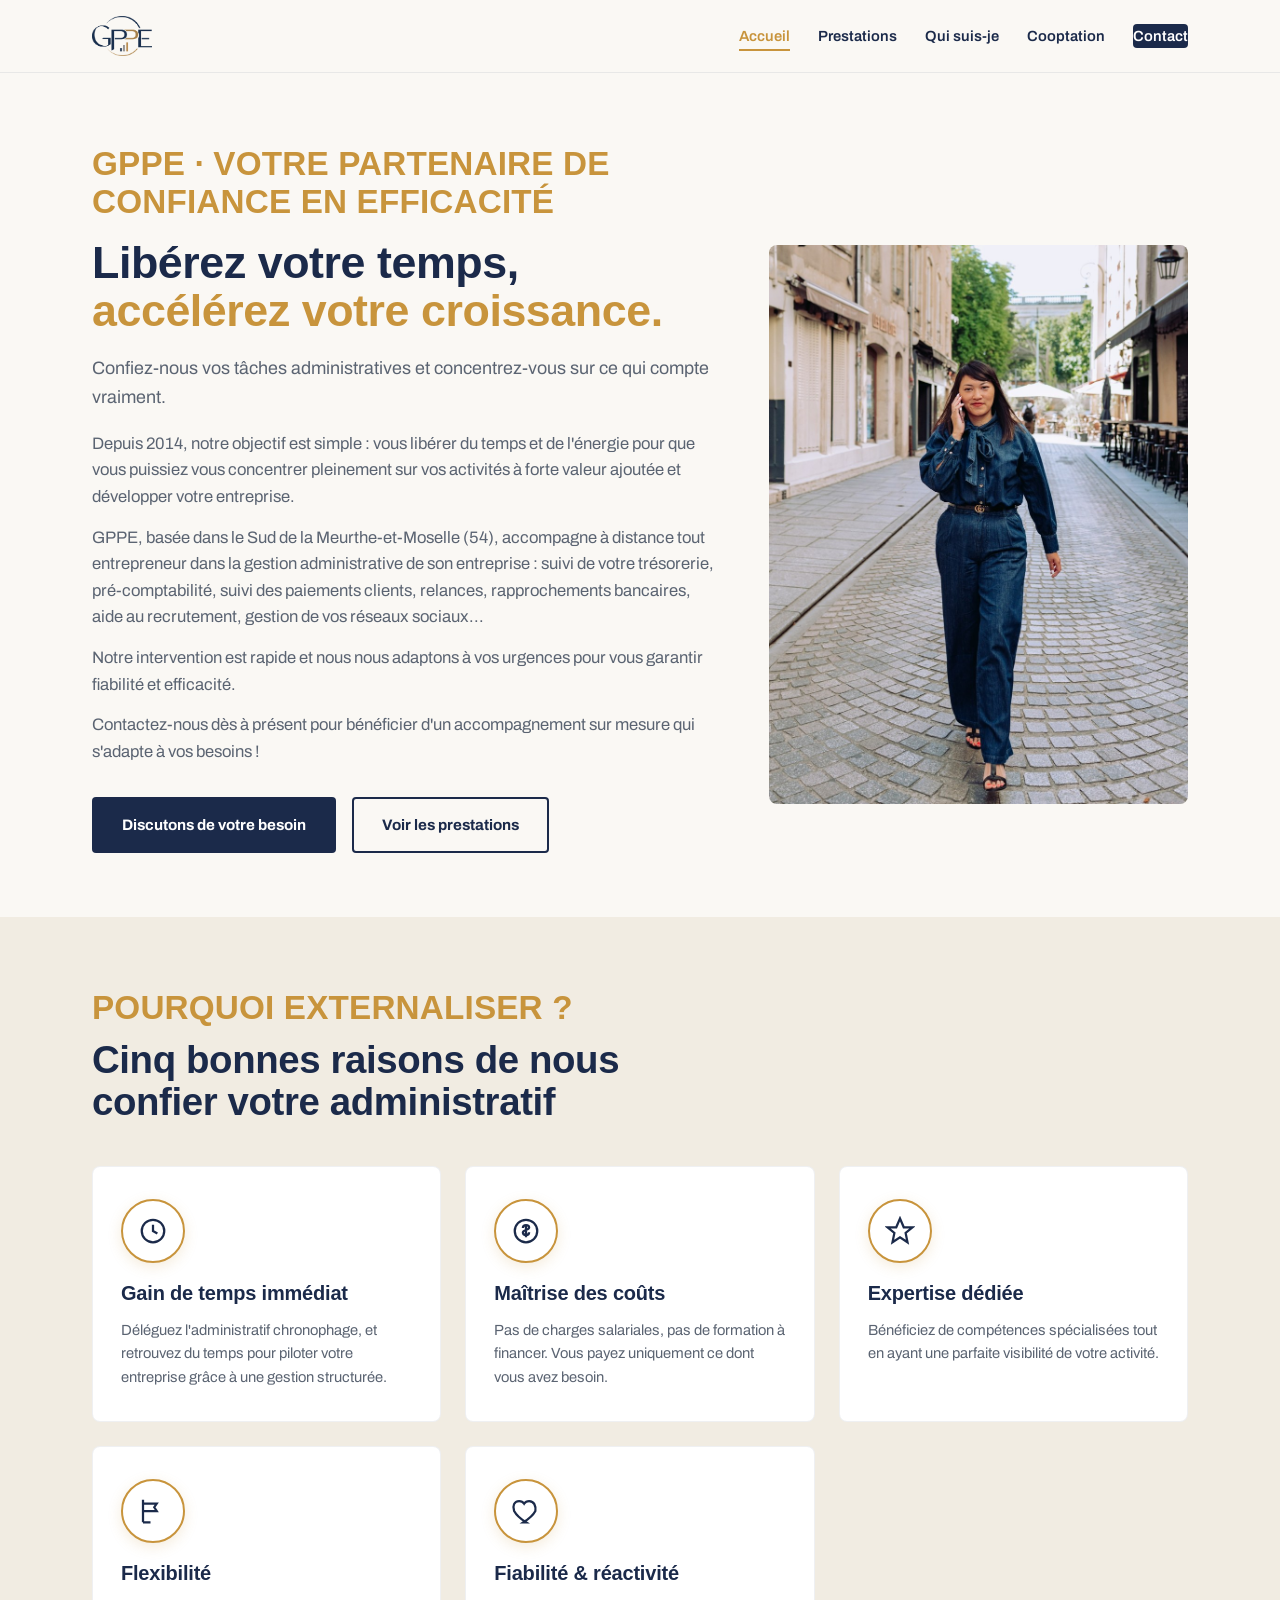
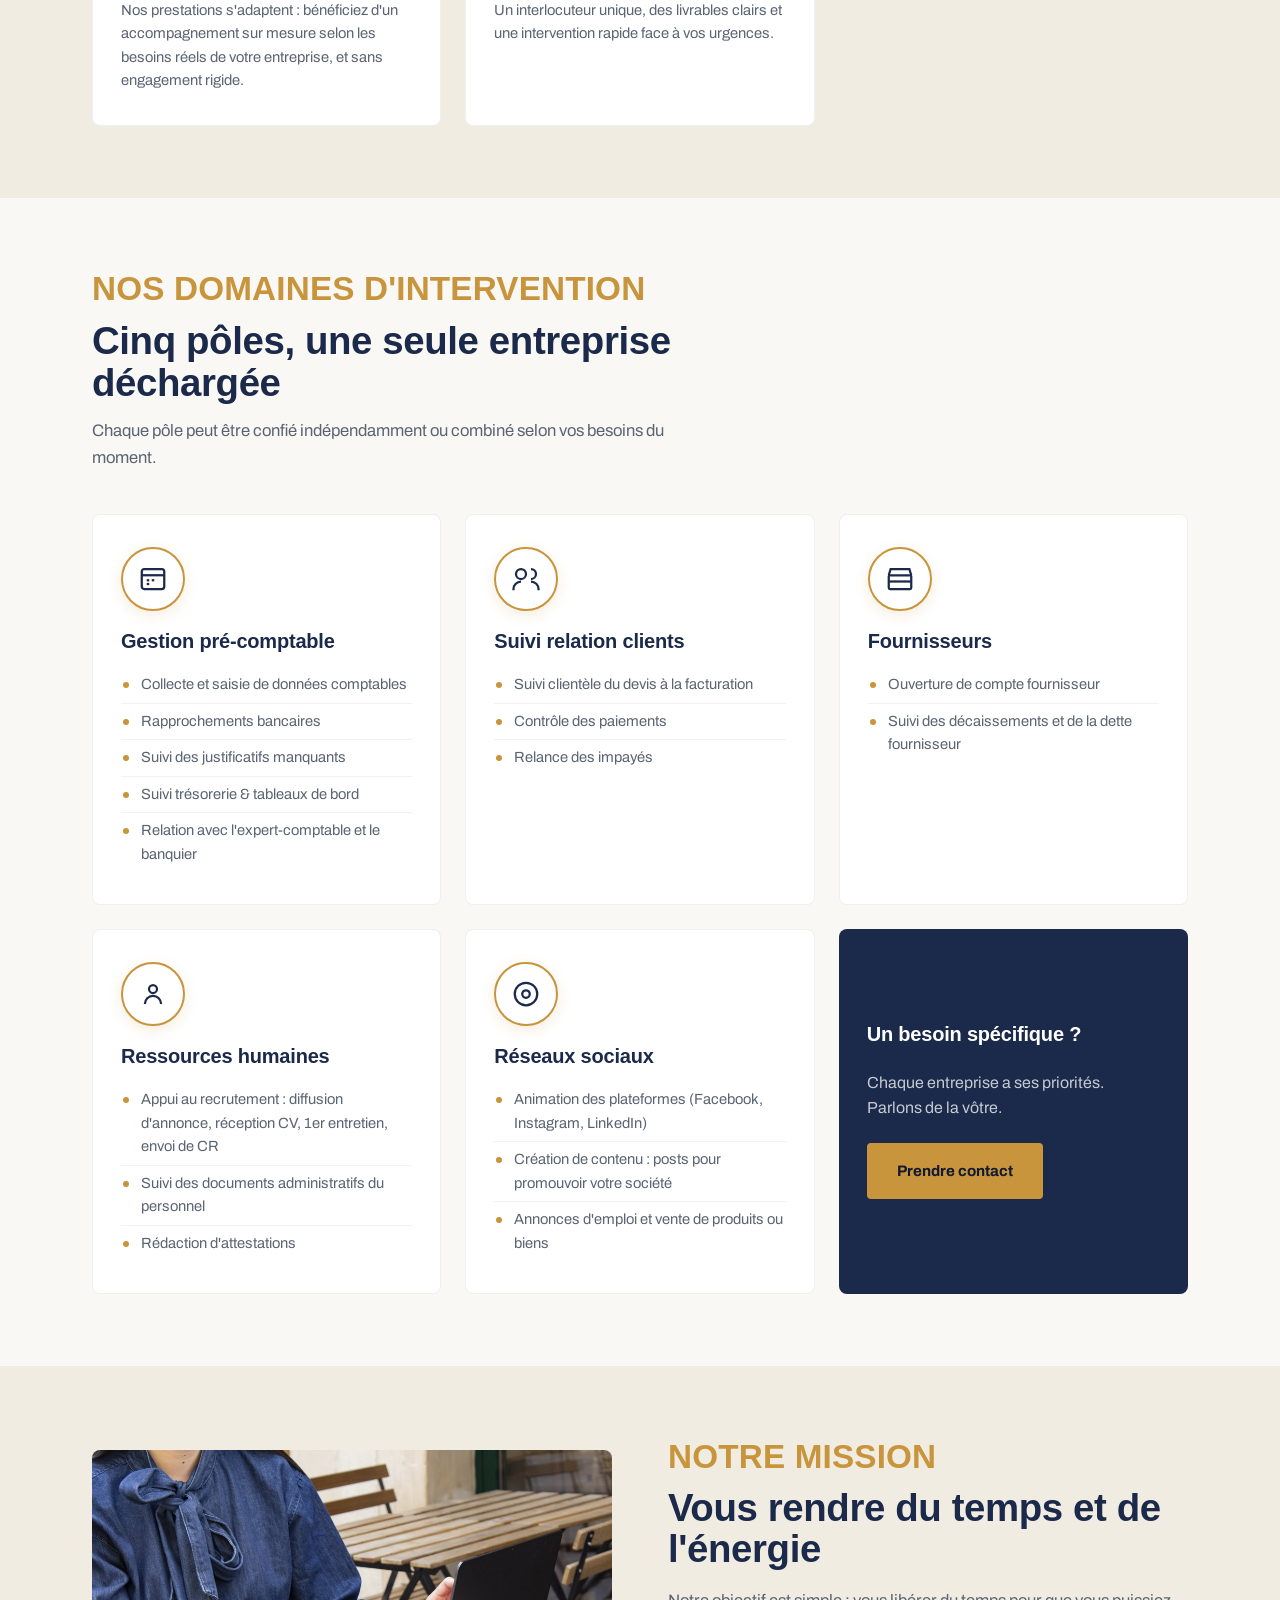
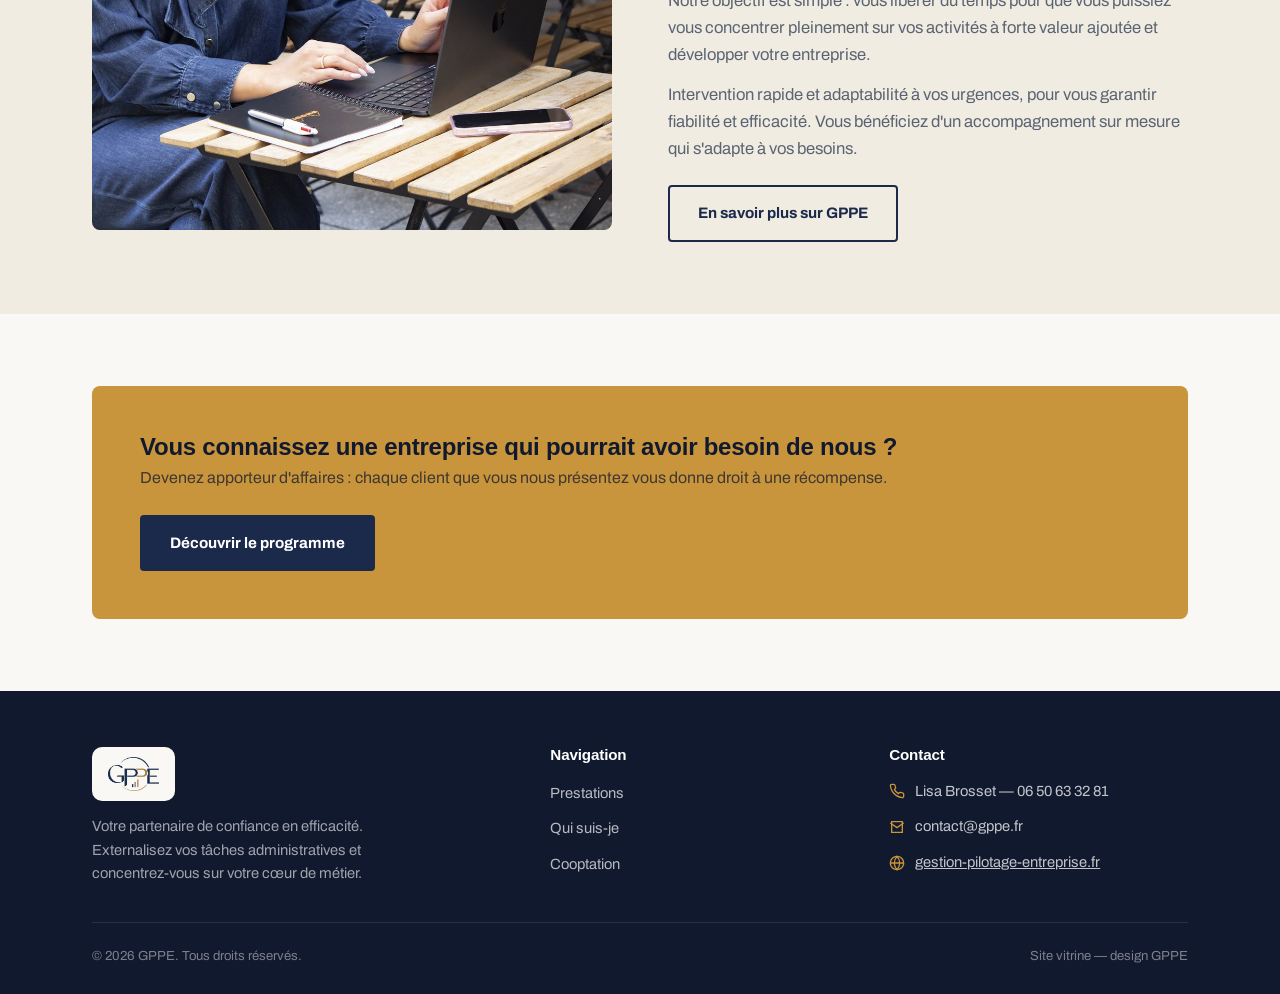
==== index.html @ bd9d6d5d "send mail" ====
<!DOCTYPE html>
<html lang="fr">
<head>
<meta charset="UTF-8">
<meta name="viewport" content="width=device-width, initial-scale=1.0">
<title>GPPE — Libérez votre temps, accélérez votre croissance</title>
<meta name="description" content="GPPE accompagne les TPE et PME dans la gestion de leurs tâches administratives : comptabilité, relation clients, fournisseurs, RH et réseaux sociaux.">
<link rel="icon" href="images/favicon.ico" sizes="any">
<link rel="icon" href="images/favicon-32x32.png" type="image/png" sizes="32x32">
<link rel="icon" href="images/favicon-16x16.png" type="image/png" sizes="16x16">
<link rel="apple-touch-icon" href="images/apple-touch-icon.png">
<link rel="stylesheet" href="css/style.css">
</head>
<body>

<header class="site-header">
  <div class="nav-wrap">
    <a href="index.html" class="logo">
      <img src="images/logo-mark.png" alt="GPPE - Gestion & Pilotage Personnalisés des Entreprises" class="logo-img">
    </a>
    <ul class="nav-links">
      <li><a href="index.html" class="active">Accueil</a></li>
      <li><a href="services.html">Prestations</a></li>
      <li><a href="qui-suis-je.html">Qui suis-je</a></li>
      <li><a href="cooptation.html">Cooptation</a></li>
      <li><a href="contact.html" class="nav-cta">Contact</a></li>
    </ul>
    <button class="nav-toggle" aria-label="Ouvrir le menu">
      <svg viewBox="0 0 24 24" fill="none" stroke="#1B2A4A" stroke-width="2" stroke-linecap="round"><line x1="3" y1="6" x2="21" y2="6"/><line x1="3" y1="12" x2="21" y2="12"/><line x1="3" y1="18" x2="21" y2="18"/></svg>
    </button>
  </div>
</header>

<main>

  <!-- HERO -->
  <section class="hero">
    <div class="container hero-grid">
      <div class="hero-text">
        <span class="eyebrow">GPPE · Votre partenaire de confiance en efficacité</span>
        <h1>Libérez votre temps,<br><span class="accent">accélérez votre croissance.</span></h1>
        <p class="lede" style="max-width:640px;">Confiez-nous vos tâches administratives et concentrez-vous sur ce qui compte vraiment.</p>
        <p style="margin-top:18px; max-width:640px; font-size:1.04rem; color:var(--slate);">Depuis 2014, notre objectif est simple : vous libérer du temps et de l'énergie pour que vous puissiez vous concentrer pleinement sur vos activités à forte valeur ajoutée et développer votre entreprise.</p>
        <p style="margin-top:14px; max-width:640px; font-size:1.04rem; color:var(--slate);">GPPE, basée dans le Sud de la Meurthe-et-Moselle (54), accompagne à distance tout entrepreneur dans la gestion administrative de son entreprise : suivi de votre trésorerie, pré-comptabilité, suivi des paiements clients, relances, rapprochements bancaires, aide au recrutement, gestion de vos réseaux sociaux...</p>
        <p style="margin-top:14px; max-width:640px; font-size:1.04rem; color:var(--slate);">Notre intervention est rapide et nous nous adaptons à vos urgences pour vous garantir fiabilité et efficacité.</p>
        <p style="margin-top:14px; max-width:640px; font-size:1.04rem; color:var(--slate);">Contactez-nous dès à présent pour bénéficier d'un accompagnement sur mesure qui s'adapte à vos besoins !</p>
        <div class="hero-actions">
          <a href="contact.html" class="btn btn-primary">Discutons de votre besoin</a>
          <a href="services.html" class="btn btn-ghost">Voir les prestations</a>
        </div>
      </div>
      <div class="hero-media">
        <img src="images/hero-street.jpg" alt="Entrepreneure indépendante dans une rue, accompagnée par GPPE">
      </div>
    </div>
  </section>

  <!-- POURQUOI EXTERNALISER -->
  <section class="bg-cream-dim">
    <div class="container">
      <div class="section-head">
        <span class="eyebrow">Pourquoi externaliser ?</span>
        <h2>Cinq bonnes raisons de nous confier votre administratif</h2>
      </div>

      <div class="card-grid">

        <div class="card">
          <div class="token">
            <svg viewBox="0 0 24 24" fill="none" stroke="#1B2A4A" stroke-width="1.8"><circle cx="12" cy="12" r="9"/><path d="M12 7v5l3.5 2"/></svg>
          </div>
          <h3>Gain de temps immédiat</h3>
          <p style="font-size:0.92rem; color:var(--slate); margin-top:6px;">Déléguez l'administratif chronophage, et retrouvez du temps pour piloter votre entreprise grâce à une gestion structurée.</p>
        </div>

        <div class="card">
          <div class="token">
            <svg viewBox="0 0 24 24" fill="none" stroke="#1B2A4A" stroke-width="1.8"><circle cx="12" cy="12" r="9"/><path d="M12 7v10M9.5 9.5c0-1.4 1.1-2.3 2.5-2.3s2.5.8 2.5 2c0 2.3-5 1.7-5 4 0 1.2 1.1 2 2.5 2s2.5-.9 2.5-2.3"/></svg>
          </div>
          <h3>Maîtrise des coûts</h3>
          <p style="font-size:0.92rem; color:var(--slate); margin-top:6px;">Pas de charges salariales, pas de formation à financer. Vous payez uniquement ce dont vous avez besoin.</p>
        </div>

        <div class="card">
          <div class="token">
            <svg viewBox="0 0 24 24" fill="none" stroke="#1B2A4A" stroke-width="1.8"><path d="M12 2l3 7h7l-5.5 4.5L18 21l-6-4-6 4 1.5-7.5L2 9h7z"/></svg>
          </div>
          <h3>Expertise dédiée</h3>
          <p style="font-size:0.92rem; color:var(--slate); margin-top:6px;">Bénéficiez de compétences spécialisées tout en ayant une parfaite visibilité de votre activité.</p>
        </div>

        <div class="card">
          <div class="token">
            <svg viewBox="0 0 24 24" fill="none" stroke="#1B2A4A" stroke-width="1.8"><path d="M4 21V3M4 6h11l-2 3 2 3H4M4 21h6"/></svg>
          </div>
          <h3>Flexibilité</h3>
          <p style="font-size:0.92rem; color:var(--slate); margin-top:6px;">Nos prestations s'adaptent : bénéficiez d'un accompagnement sur mesure selon les besoins réels de votre entreprise, et sans engagement rigide.</p>
        </div>

        <div class="card">
          <div class="token">
            <svg viewBox="0 0 24 24" fill="none" stroke="#1B2A4A" stroke-width="1.8"><path d="M12 21s-7-4.35-9.5-9C1 8 2.5 4 6.5 4c2 0 3.3 1.1 4 2.2C11.2 5.1 12.5 4 14.5 4 18.5 4 20 8 19.5 12c-2.5 4.65-9.5 9-9.5 9z"/></svg>
          </div>
          <h3>Fiabilité &amp; réactivité</h3>
          <p style="font-size:0.92rem; color:var(--slate); margin-top:6px;">Un interlocuteur unique, des livrables clairs et une intervention rapide face à vos urgences.</p>
        </div>

      </div>
    </div>
  </section>

  <!-- SERVICES OVERVIEW -->
  <section>
    <div class="container">
      <div class="section-head">
        <span class="eyebrow">Nos domaines d'intervention</span>
        <h2>Cinq pôles, une seule entreprise déchargée</h2>
        <p>Chaque pôle peut être confié indépendamment ou combiné selon vos besoins du moment.</p>
      </div>

      <div class="card-grid">

        <div class="card">
          <div class="token">
            <svg viewBox="0 0 24 24" fill="none" stroke="#1B2A4A" stroke-width="1.8"><rect x="3" y="4" width="18" height="16" rx="2"/><line x1="3" y1="9" x2="21" y2="9"/><line x1="7" y1="13" x2="9" y2="13"/><line x1="11" y1="13" x2="13" y2="13"/><line x1="7" y1="16" x2="9" y2="16"/></svg>
          </div>
          <h3>Gestion pré-comptable</h3>
          <ul>
            <li>Collecte et saisie de données comptables</li>
            <li>Rapprochements bancaires</li>
            <li>Suivi des justificatifs manquants</li>
            <li>Suivi trésorerie & tableaux de bord</li>
            <li>Relation avec l'expert-comptable et le banquier</li>
          </ul>
        </div>

        <div class="card">
          <div class="token">
            <svg viewBox="0 0 24 24" fill="none" stroke="#1B2A4A" stroke-width="1.8"><path d="M8 12a4 4 0 100-8 4 4 0 000 8z"/><path d="M2 21v-1a6 6 0 016-6h0"/><path d="M16 12a4 4 0 100-8"/><path d="M22 21v-1a6 6 0 00-6-6"/></svg>
          </div>
          <h3>Suivi relation clients</h3>
          <ul>
            <li>Suivi clientèle du devis à la facturation</li>
            <li>Contrôle des paiements</li>
            <li>Relance des impayés</li>
          </ul>
        </div>

        <div class="card">
          <div class="token">
            <svg viewBox="0 0 24 24" fill="none" stroke="#1B2A4A" stroke-width="1.8"><path d="M3 9l1.5-5h15L21 9"/><rect x="3" y="9" width="18" height="11" rx="1"/><line x1="3" y1="14" x2="21" y2="14"/></svg>
          </div>
          <h3>Fournisseurs</h3>
          <ul>
            <li>Ouverture de compte fournisseur</li>
            <li>Suivi des décaissements et de la dette fournisseur</li>
          </ul>
        </div>

        <div class="card">
          <div class="token">
            <svg viewBox="0 0 24 24" fill="none" stroke="#1B2A4A" stroke-width="1.8"><circle cx="12" cy="8" r="3.2"/><path d="M5.5 20a6.5 6.5 0 0113 0"/></svg>
          </div>
          <h3>Ressources humaines</h3>
          <ul>
            <li>Appui au recrutement : diffusion d'annonce, réception CV, 1er entretien, envoi de CR</li>
            <li>Suivi des documents administratifs du personnel</li>
            <li>Rédaction d'attestations</li>
          </ul>
        </div>

        <div class="card">
          <div class="token">
            <svg viewBox="0 0 24 24" fill="none" stroke="#1B2A4A" stroke-width="1.8"><circle cx="12" cy="12" r="9"/><circle cx="12" cy="12" r="3"/></svg>
          </div>
          <h3>Réseaux sociaux</h3>
          <ul>
            <li>Animation des plateformes (Facebook, Instagram, LinkedIn)</li>
            <li>Création de contenu : posts pour promouvoir votre société</li>
            <li>Annonces d'emploi et vente de produits ou biens</li>
          </ul>
        </div>

        <div class="card" style="background:var(--navy); border:none; display:flex; flex-direction:column; justify-content:center;">
          <h3 style="color:var(--white);">Un besoin spécifique ?</h3>
          <p style="color:rgba(255,255,255,0.75); margin-top:10px; margin-bottom:22px;">Chaque entreprise a ses priorités. Parlons de la vôtre.</p>
          <a href="contact.html" class="btn btn-gold" style="align-self:flex-start;">Prendre contact</a>
        </div>

      </div>
    </div>
  </section>

  <!-- MISSION -->
  <section class="bg-cream-dim">
    <div class="container">
      <div class="split">
        <img src="images/mission.jpg" alt="Gestion administrative au quotidien">
        <div>
          <span class="eyebrow">Notre mission</span>
          <h2 style="margin-top:10px;">Vous rendre du temps et de l'énergie</h2>
          <p style="margin-top:18px; font-size:1.04rem;">Notre objectif est simple : vous libérer du temps pour que vous puissiez vous concentrer pleinement sur vos activités à forte valeur ajoutée et développer votre entreprise.</p>
          <p style="margin-top:14px; font-size:1.04rem;">Intervention rapide et adaptabilité à vos urgences, pour vous garantir fiabilité et efficacité. Vous bénéficiez d'un accompagnement sur mesure qui s'adapte à vos besoins.</p>
          <a href="qui-suis-je.html" class="btn btn-ghost" style="margin-top:24px;">En savoir plus sur GPPE</a>
        </div>
      </div>
    </div>
  </section>

  <!-- COOPTATION TEASER -->
  <section>
    <div class="container">
      <div class="cta-banner">
        <div>
          <h3>Vous connaissez une entreprise qui pourrait avoir besoin de nous ?</h3>
          <p>Devenez apporteur d'affaires : chaque client que vous nous présentez vous donne droit à une récompense.</p>
        </div>
        <a href="cooptation.html" class="btn btn-primary">Découvrir le programme</a>
      </div>
    </div>
  </section>

</main>

<footer class="site-footer">
  <div class="container">
    <div class="footer-grid">
      <div>
        <div class="footer-logo-wrap">
          <img src="images/logo-mark.png" alt="GPPE" class="logo-img">
        </div>
        <p>Votre partenaire de confiance en efficacité. Externalisez vos tâches administratives et concentrez-vous sur votre cœur de métier.</p>
      </div>
      <div>
        <h4>Navigation</h4>
        <ul class="footer-links">
          <li><a href="services.html">Prestations</a></li>
          <li><a href="qui-suis-je.html">Qui suis-je</a></li>
          <li><a href="cooptation.html">Cooptation</a></li>
        </ul>
      </div>
      <div>
        <h4>Contact</h4>
        <ul class="footer-contact">
          <li><svg viewBox="0 0 24 24" fill="none" stroke="currentColor" stroke-width="2"><path d="M22 16.92v3a2 2 0 01-2.18 2 19.79 19.79 0 01-8.63-3.07 19.5 19.5 0 01-6-6 19.79 19.79 0 01-3.07-8.67A2 2 0 014.11 2h3a2 2 0 012 1.72c.127.96.361 1.903.7 2.81a2 2 0 01-.45 2.11L8.09 9.91a16 16 0 006 6l1.27-1.27a2 2 0 012.11-.45c.907.339 1.85.573 2.81.7A2 2 0 0122 16.92z"/></svg>Lisa Brosset — 06 50 63 32 81</li>
          <li><svg viewBox="0 0 24 24" fill="none" stroke="currentColor" stroke-width="2"><path d="M4 4h16v16H4z"/><path d="M22 6l-10 7L2 6"/></svg>contact@gppe.fr</li>
          <li><svg viewBox="0 0 24 24" fill="none" stroke="currentColor" stroke-width="2"><circle cx="12" cy="12" r="10"/><path d="M2 12h20M12 2a15.3 15.3 0 014 10 15.3 15.3 0 01-4 10 15.3 15.3 0 01-4-10 15.3 15.3 0 014-10z"/></svg><a href="https://gestion-pilotage-entreprise.fr" target="_blank" rel="noopener" style="color:inherit; text-decoration:underline;">gestion-pilotage-entreprise.fr</a></li>
        </ul>
      </div>
    </div>
    <div class="footer-bottom">
      <span>© 2026 GPPE. Tous droits réservés.</span>
      <span>Site vitrine — design GPPE</span>
    </div>
  </div>
</footer>

<script src="js/main.js"></script>
</body>
</html>
---- css/style.css ----
/* ===========================================
   GPPE — Design tokens
   Palette : marine (#1B2A4A) / doré (#C8943C)
   blanc cassé (#FAF8F4) / ardoise (#5B6472)
   sauge (#7C9A78) accent succès / cooptation
=========================================== */

@import url('https://fonts.googleapis.com/css2?family=Archivo+Expanded:wght@600;700;800&family=Archivo:wght@400;500;600&display=swap');

:root{
  --navy: #1B2A4A;
  --navy-deep: #11192E;
  --gold: #C8943C;
  --gold-light: #E0B468;
  --cream: #FAF8F4;
  --cream-dim: #F1ECE2;
  --slate: #5B6472;
  --slate-light: #8B93A0;
  --sage: #7C9A78;
  --sage-light: #E7EEE5;
  --white: #FFFFFF;

  --font-display: 'Archivo Expanded', sans-serif;
  --font-body: 'Archivo', sans-serif;

  --radius: 4px;
  --radius-lg: 8px;
  --max-width: 1160px;
}

*{ margin:0; padding:0; box-sizing:border-box; }

html{ scroll-behavior:smooth; }

body{
  font-family: var(--font-body);
  color: var(--navy);
  background: var(--cream);
  line-height: 1.6;
  -webkit-font-smoothing: antialiased;
}

img{ max-width:100%; display:block; }

a{ color:inherit; text-decoration:none; }

.container{
  max-width: var(--max-width);
  margin: 0 auto;
  padding: 0 32px;
}

h1, h2, h3, h4{
  font-family: var(--font-display);
  font-weight: 800;
  letter-spacing: -0.01em;
  line-height: 1.08;
}

h1{ font-weight: 600; }

h2{ font-size: clamp(1.9rem, 3vw, 2.5rem); font-weight: 600; }
h3{ font-size: 1.25rem; }

.eyebrow{
  font-family: var(--font-display);
  font-weight: 800;
  font-size: clamp(1.55rem, 2.6vw, 2.1rem);
  letter-spacing: 0.005em;
  text-transform: uppercase;
  color: var(--gold);
  line-height: 1.15;
}

p{ color: var(--slate); }

/* Focus visibility */
a:focus-visible, button:focus-visible, input:focus-visible, textarea:focus-visible{
  outline: 3px solid var(--gold);
  outline-offset: 2px;
}

@media (prefers-reduced-motion: reduce){
  *{ animation-duration: 0.01ms !important; transition-duration: 0.01ms !important; scroll-behavior: auto !important; }
}

/* ===========================================
   Header / Nav
=========================================== */
.site-header{
  position: sticky;
  top: 0;
  z-index: 100;
  background: var(--cream);
  border-bottom: 1px solid rgba(27,42,74,0.08);
}

.nav-wrap{
  display:flex;
  align-items:center;
  justify-content: space-between;
  padding: 16px 32px;
  max-width: var(--max-width);
  margin: 0 auto;
}

.logo{
  display:flex;
  align-items:center;
  gap:10px;
  font-family: var(--font-display);
  font-weight:800;
  font-size: 1.3rem;
  color: var(--navy);
}

.logo .mark{
  width:34px; height:34px;
  border-radius:50%;
  background: var(--navy);
  display:flex; align-items:center; justify-content:center;
  position:relative;
  flex-shrink:0;
}
.logo .mark svg{ width:18px; height:18px; }

.logo-img{
  height: 40px;
  width: auto;
  display: block;
}

.footer-logo-wrap{
  display: inline-flex;
  align-items: center;
  background: var(--cream);
  padding: 10px 16px;
  border-radius: 10px;
  margin-bottom: 14px;
}
.footer-logo-wrap .logo-img{ height: 34px; }

.nav-links{
  display:flex;
  gap: 28px;
  align-items:center;
  list-style:none;
}

.nav-links a{
  font-weight:600;
  font-size:0.92rem;
  color: var(--navy);
  position:relative;
  padding: 4px 0;
  transition: color 0.2s;
}
.nav-links a::after{
  content:'';
  position:absolute;
  left:0; right:0; bottom:-3px;
  height:2px;
  background: var(--gold);
  transform: scaleX(0);
  transition: transform 0.25s ease;
}
.nav-links a:hover::after, .nav-links a.active::after{ transform: scaleX(1); }
.nav-links a.active{ color: var(--gold); }

.nav-cta{
  background: var(--navy);
  color: var(--white) !important;
  padding: 10px 20px;
  border-radius: var(--radius);
  font-weight:700;
  font-size: 0.88rem;
  transition: background 0.2s, transform 0.15s;
}
.nav-cta:hover{ background: var(--gold); transform: translateY(-1px); }

.nav-toggle{
  display:none;
  background:none; border:none;
  cursor:pointer;
  padding:4px;
}
.nav-toggle svg{ width:26px; height:26px; }

@media (max-width: 860px){
  .nav-links{
    position:absolute;
    top:100%; left:0; right:0;
    background: var(--cream);
    flex-direction:column;
    align-items:flex-start;
    padding: 12px 32px 24px;
    border-bottom: 1px solid rgba(27,42,74,0.08);
    display:none;
    gap:16px;
  }
  .nav-links.open{ display:flex; }
  .nav-toggle{ display:block; }
  .nav-cta{ width:100%; text-align:center; }
}

/* ===========================================
   Bandeau "Bientôt disponible"
=========================================== */
.coming-soon-banner{
  background: var(--gold-light);
  padding: 14px 0;
}
.coming-soon-inner{
  display:flex;
  align-items:center;
  justify-content:center;
  gap:14px;
  flex-wrap:wrap;
  text-align:center;
}
.coming-soon-badge{
  flex-shrink:0;
  background: var(--navy-deep);
  color: var(--white);
  font-family: var(--font-display);
  font-weight: 800;
  font-size: 0.78rem;
  letter-spacing: 0.04em;
  text-transform: uppercase;
  padding: 6px 14px;
  border-radius: 999px;
}
.coming-soon-inner p{
  margin:0;
  color: var(--navy-deep);
  font-size: 0.92rem;
  max-width: 640px;
}

/* ===========================================
   Hero (shared pattern, content per page)
=========================================== */
.hero{
  padding: 72px 0 64px;
  position:relative;
  overflow:hidden;
}

.hero-grid{
  display:grid;
  grid-template-columns: 1.2fr 0.8fr;
  gap: 48px;
  align-items:start;
}

.hero-media{
  border-radius: var(--radius-lg);
  overflow:hidden;
  aspect-ratio: 3 / 4;
  position:sticky;
  top: 100px;
}
.hero-media img{
  width:100%;
  height:100%;
  object-fit: cover;
  object-position: top center;
  display:block;
}

@media (max-width: 900px){
  .hero-grid{ grid-template-columns: 1fr; }
  .hero-media{ order:-1; position:static; max-width: 420px; margin: 0 auto; }
}

.hero-tokens{
  position:absolute;
  inset:0;
  pointer-events:none;
  opacity:0.5;
}

.hero .eyebrow{ display:block; margin-bottom: 16px; }

.hero h1{
  font-size: clamp(2rem, 3.6vw, 2.8rem);
  color: var(--navy);
  max-width: 760px;
}

.hero h1 .accent{
  color: var(--gold);
}

.hero .lede{
  margin-top: 20px;
  font-size: 1.12rem;
  max-width: 560px;
  color: var(--slate);
}

.hero-actions{
  margin-top: 32px;
  display:flex;
  gap:16px;
  flex-wrap:wrap;
}

.btn{
  display:inline-flex;
  align-items:center;
  gap:8px;
  padding: 14px 28px;
  border-radius: var(--radius);
  font-weight:700;
  font-size: 0.95rem;
  cursor:pointer;
  border: 2px solid transparent;
  transition: transform 0.15s, background 0.2s, border-color 0.2s, color 0.2s;
}

.btn-primary{
  background: var(--navy);
  color: var(--white);
}
.btn-primary:hover{ background: var(--gold-light); color: var(--navy); transform: translateY(-2px); }

.btn-ghost{
  border-color: var(--navy);
  color: var(--navy);
  background: transparent;
}
.btn-ghost:hover{ background: var(--navy); color: var(--white); transform: translateY(-2px); }

.btn-gold{
  background: var(--gold);
  color: var(--navy-deep);
}
.btn-gold:hover{ background: var(--gold-light); transform: translateY(-2px); }

/* ===========================================
   Token (rond doré) — signature visuelle
=========================================== */
.token{
  width: 64px;
  height: 64px;
  border-radius: 50%;
  background: var(--white);
  border: 2px solid var(--gold);
  display:flex;
  align-items:center;
  justify-content:center;
  flex-shrink:0;
  box-shadow: 0 4px 14px rgba(200,148,60,0.18);
}
.token svg{ width:30px; height:30px; }

/* ===========================================
   Section paddings
=========================================== */
section{ padding: 72px 0; }
.section-tight{ padding: 48px 0; }

.section-head{
  max-width: 620px;
  margin-bottom: 44px;
}
.section-head h2{ color: var(--navy); margin-top: 12px; }
.section-head p{ margin-top: 14px; font-size: 1.04rem; }

.bg-navy{ background: var(--navy); color: var(--white); }
.bg-navy p{ color: rgba(255,255,255,0.78); }
.bg-navy h2{ color: var(--white); }
.bg-cream-dim{ background: var(--cream-dim); }
.bg-sage{ background: var(--sage-light); }

/* ===========================================
   Cards — services
=========================================== */
.card-grid{
  display:grid;
  grid-template-columns: repeat(3, 1fr);
  gap: 24px;
}

.card{
  background: var(--white);
  border-radius: var(--radius-lg);
  padding: 32px 28px;
  border: 1px solid rgba(27,42,74,0.07);
  transition: transform 0.2s, box-shadow 0.2s;
}
.card:hover{
  transform: translateY(-4px);
  box-shadow: 0 16px 32px rgba(27,42,74,0.09);
}

.card .token{ margin-bottom: 20px; }
.card h3{ color: var(--navy); margin-bottom: 14px; }
.card ul{ list-style:none; }
.card ul li{
  font-size: 0.92rem;
  color: var(--slate);
  padding: 6px 0 6px 20px;
  position:relative;
  border-top: 1px solid rgba(27,42,74,0.06);
}
.card ul li:first-child{ border-top:none; }
.card ul li::before{
  content:'';
  position:absolute;
  left:2px; top:15px;
  width:6px; height:6px;
  border-radius:50%;
  background: var(--gold);
}

@media (max-width: 920px){
  .card-grid{ grid-template-columns: 1fr 1fr; }
}
@media (max-width: 620px){
  .card-grid{ grid-template-columns: 1fr; }
}

/* ===========================================
   Mission / split section
=========================================== */
.split{
  display:grid;
  grid-template-columns: 1fr 1fr;
  gap: 56px;
  align-items:center;
}
.split img{
  border-radius: var(--radius-lg);
  width:100%;
  height: 380px;
  object-fit: cover;
}
@media (max-width: 820px){
  .split{ grid-template-columns: 1fr; gap: 32px; }
  .split img{ height: 260px; order:-1; }
}

/* ===========================================
   Stats strip
=========================================== */
.stats{
  display:flex;
  gap: 48px;
  flex-wrap:wrap;
  padding: 36px 0;
  border-top: 1px solid rgba(255,255,255,0.12);
  border-bottom: 1px solid rgba(255,255,255,0.12);
}
.stat .num{
  font-family: var(--font-display);
  font-size: 2.4rem;
  font-weight: 800;
  color: var(--gold);
}
.stat .label{
  font-size: 0.85rem;
  color: rgba(255,255,255,0.7);
  margin-top: 4px;
}

/* ===========================================
   CTA banner
=========================================== */
.cta-banner{
  background: var(--gold);
  border-radius: var(--radius-lg);
  padding: 48px 48px;
  display:flex;
  align-items:center;
  justify-content:space-between;
  gap: 24px;
  flex-wrap:wrap;
}
.cta-banner h3{ color: var(--navy-deep); font-size: 1.5rem; }
.cta-banner p{ color: rgba(17,25,46,0.75); margin-top: 6px; }
.cta-banner .btn-primary:hover{ background: var(--navy-deep); color: var(--white); }

/* ===========================================
   Footer
=========================================== */
.site-footer{
  background: var(--navy-deep);
  color: rgba(255,255,255,0.75);
  padding: 56px 0 28px;
}
.footer-grid{
  display:grid;
  grid-template-columns: 1.4fr 1fr 1fr;
  gap: 40px;
  padding-bottom: 36px;
  border-bottom: 1px solid rgba(255,255,255,0.1);
}
.footer-grid h4{
  color: var(--white);
  font-size: 0.95rem;
  margin-bottom: 16px;
}
.footer-grid .logo{ color: var(--white); margin-bottom: 14px; }
.footer-grid p{ color: rgba(255,255,255,0.6); font-size: 0.92rem; max-width: 320px; }
.footer-links{ list-style:none; display:flex; flex-direction:column; gap:10px; }
.footer-links a{ font-size: 0.92rem; color: rgba(255,255,255,0.7); transition: color 0.2s; }
.footer-links a:hover{ color: var(--gold-light); }
.footer-contact{ list-style:none; display:flex; flex-direction:column; gap:12px; font-size:0.92rem; }
.footer-contact li{ display:flex; align-items:center; gap:10px; }
.footer-contact svg{ width:16px; height:16px; flex-shrink:0; color: var(--gold); }
.footer-bottom{
  padding-top: 22px;
  font-size: 0.82rem;
  color: rgba(255,255,255,0.45);
  display:flex;
  justify-content:space-between;
  flex-wrap:wrap;
  gap:10px;
}

@media (max-width: 760px){
  .footer-grid{ grid-template-columns: 1fr; }
}

/* ===========================================
   Page header (non-home pages)
=========================================== */
.page-head{
  padding: 56px 0 48px;
  text-align:center;
}
.page-head-logo{
  width: 345px;
  height: auto;
  margin: 0 auto 28px;
  display: block;
}
.page-head .eyebrow{ display:block; margin-bottom:14px; }
.page-head h1{
  font-size: clamp(1.9rem, 3.4vw, 2.7rem);
  color: var(--navy);
}
.page-head p{
  margin: 16px auto 0;
  max-width: 560px;
}

/* ===========================================
   Timeline (cooptation steps)
=========================================== */
.timeline{
  display:flex;
  gap: 0;
  margin-top: 20px;
}
.timeline-step{
  flex:1;
  text-align:center;
  position:relative;
  padding: 0 16px;
}
.timeline-step:not(:last-child)::after{
  content:'';
  position:absolute;
  top: 32px;
  left: calc(50% + 42px);
  right: -16px;
  height: 2px;
  background: repeating-linear-gradient(to right, var(--gold) 0, var(--gold) 6px, transparent 6px, transparent 12px);
}
.timeline-step .token{ margin: 0 auto 18px; }
.timeline-step h3{ font-size: 1.05rem; color: var(--navy); margin-bottom: 8px; }
.timeline-step p{ font-size: 0.9rem; }

@media (max-width: 820px){
  .timeline{ flex-direction:column; gap: 36px; }
  .timeline-step:not(:last-child)::after{ display:none; }
}

/* ===========================================
   Reward card (cooptation)
=========================================== */
.reward-card{
  background: var(--white);
  border: 2px dashed var(--sage);
  border-radius: var(--radius-lg);
  padding: 40px;
  text-align:center;
  max-width: 560px;
  margin: 0 auto;
}
.reward-card .token{
  margin: 0 auto 20px;
  border-color: var(--sage);
  box-shadow: 0 4px 14px rgba(124,154,120,0.2);
}
.reward-card .token svg{ color: var(--sage); }
.reward-card h3{ color: var(--navy); font-size: 1.4rem; }
.reward-card p{ margin-top: 12px; }

/* ===========================================
   Testimonials / clients
=========================================== */
.testi-grid{
  display:grid;
  grid-template-columns: repeat(3, 1fr);
  gap: 24px;
}
.testi-card{
  background: var(--white);
  border-radius: var(--radius-lg);
  padding: 28px;
  border: 1px solid rgba(27,42,74,0.07);
}
.testi-card .quote-mark{
  font-family: var(--font-display);
  font-size: 2.6rem;
  color: var(--gold);
  line-height: 1;
  display:block;
  margin-bottom: 6px;
}
.testi-card p.quote{ color: var(--navy); font-style: italic; font-size: 0.98rem; }
.testi-card .who{
  margin-top: 16px;
  display:flex;
  align-items:center;
  gap: 12px;
}
.testi-card .avatar{
  width:40px; height:40px; border-radius:50%;
  background: var(--cream-dim);
  display:flex; align-items:center; justify-content:center;
  font-family: var(--font-display);
  font-weight:700;
  color: var(--navy);
  font-size: 0.9rem;
}
.testi-card .name{ font-weight:700; font-size:0.88rem; color: var(--navy); }
.testi-card .role{ font-size:0.8rem; color: var(--slate-light); }

.placeholder-note{
  background: var(--cream-dim);
  border: 1px dashed var(--slate-light);
  border-radius: var(--radius);
  padding: 14px 18px;
  font-size: 0.85rem;
  color: var(--slate);
  margin-top: 28px;
  max-width: 620px;
}

@media (max-width: 920px){
  .testi-grid{ grid-template-columns: 1fr 1fr; }
}
@media (max-width: 620px){
  .testi-grid{ grid-template-columns: 1fr; }
}

/* ===========================================
   Logo strip (ils nous font confiance)
=========================================== */
.logo-strip{
  display:flex;
  flex-wrap:wrap;
  gap: 36px;
  align-items:center;
  justify-content: center;
  padding: 32px 0;
}
.logo-strip .ghost-logo{
  width: 130px;
  height: 56px;
  border-radius: var(--radius);
  background: var(--cream-dim);
  display:flex;
  align-items:center;
  justify-content:center;
  font-family: var(--font-display);
  font-weight: 700;
  font-size: 0.8rem;
  color: var(--slate-light);
  letter-spacing: 0.05em;
}

/* ===========================================
   Contact page
=========================================== */
.contact-grid{
  display:grid;
  grid-template-columns: 0.9fr 1.1fr;
  gap: 56px;
}
.contact-info-card{
  background: var(--navy);
  color: var(--white);
  border-radius: var(--radius-lg);
  padding: 40px;
}
.contact-info-card h3{ color: var(--white); margin-bottom: 22px; }
.contact-info-card ul{ list-style:none; display:flex; flex-direction:column; gap:20px; }
.contact-info-card li{ display:flex; gap:14px; align-items:flex-start; }
.contact-info-card .ico{
  width:38px; height:38px; border-radius:50%;
  background: rgba(200,148,60,0.18);
  display:flex; align-items:center; justify-content:center;
  flex-shrink:0;
}
.contact-info-card .ico svg{ width:18px; height:18px; color: var(--gold-light); }
.contact-info-card .label{ font-size:0.78rem; color: rgba(255,255,255,0.55); text-transform:uppercase; letter-spacing:0.08em; }
.contact-info-card .value{ font-weight:600; margin-top:2px; }

.form-card{
  background: var(--white);
  border-radius: var(--radius-lg);
  padding: 40px;
  border: 1px solid rgba(27,42,74,0.07);
}
.form-row{ margin-bottom: 20px; }
.form-row label{
  display:block;
  font-size: 0.85rem;
  font-weight:700;
  color: var(--navy);
  margin-bottom: 7px;
}
.form-row input, .form-row select, .form-row textarea{
  width:100%;
  padding: 12px 14px;
  border: 1.5px solid rgba(27,42,74,0.15);
  border-radius: var(--radius);
  font-family: var(--font-body);
  font-size: 0.95rem;
  background: var(--cream);
  color: var(--navy);
}
.form-row textarea{ resize: vertical; min-height: 110px; }
.form-row input:focus, .form-row select:focus, .form-row textarea:focus{
  outline: none;
  border-color: var(--gold);
}
.two-col{ display:grid; grid-template-columns:1fr 1fr; gap:16px; }

.form-note{
  font-size: 0.82rem;
  color: var(--slate-light);
  margin-top: 14px;
}

@media (max-width: 860px){
  .contact-grid{ grid-template-columns: 1fr; }
  .two-col{ grid-template-columns: 1fr; }
}

/* ===========================================
   Misc / values grid (qui suis-je)
=========================================== */
.value-grid{
  display:grid;
  grid-template-columns: repeat(4, 1fr);
  gap: 20px;
}
.value-item{ text-align:center; }
.value-item .token{ margin: 0 auto 14px; width:56px; height:56px; }
.value-item .token svg{ width:24px; height:24px; }
.value-item h3{ font-size: 0.98rem; }
.value-item p{ font-size: 0.85rem; margin-top: 6px; }

@media (max-width: 820px){
  .value-grid{ grid-template-columns: 1fr 1fr; }
}
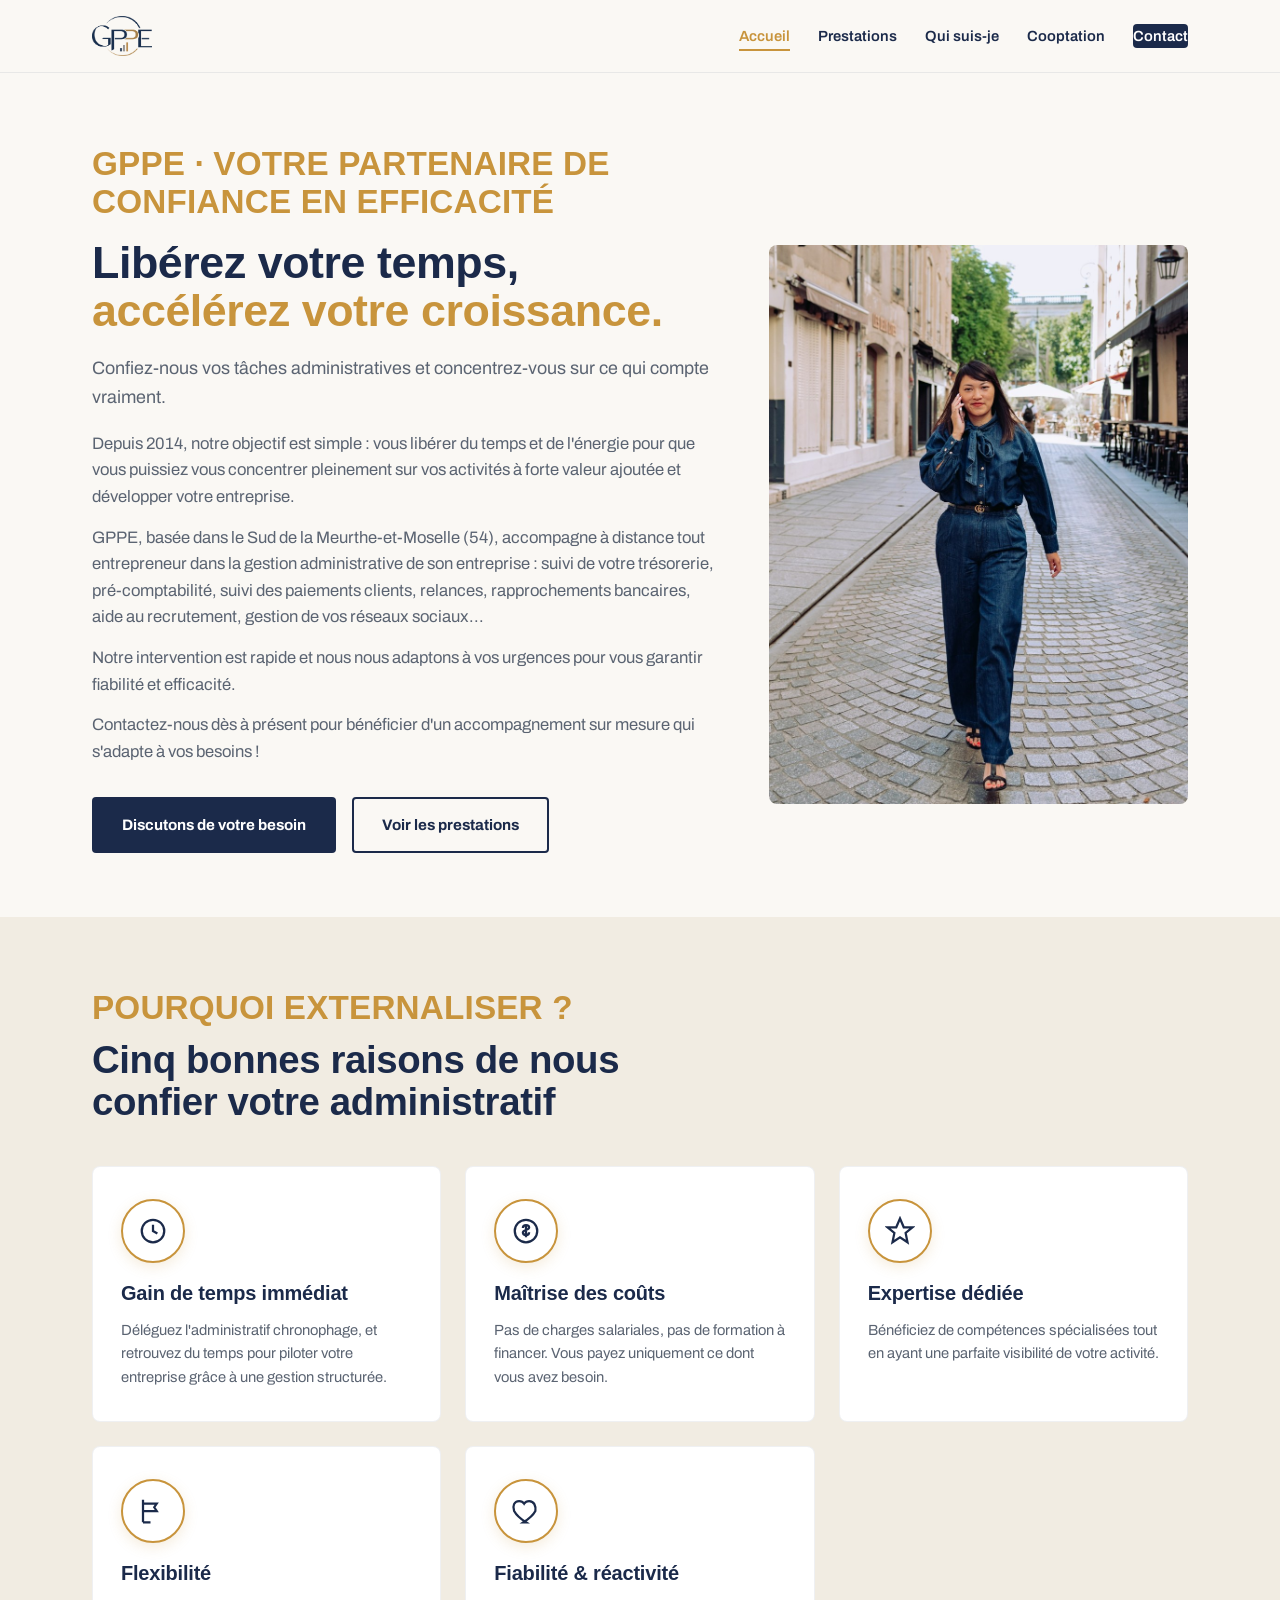
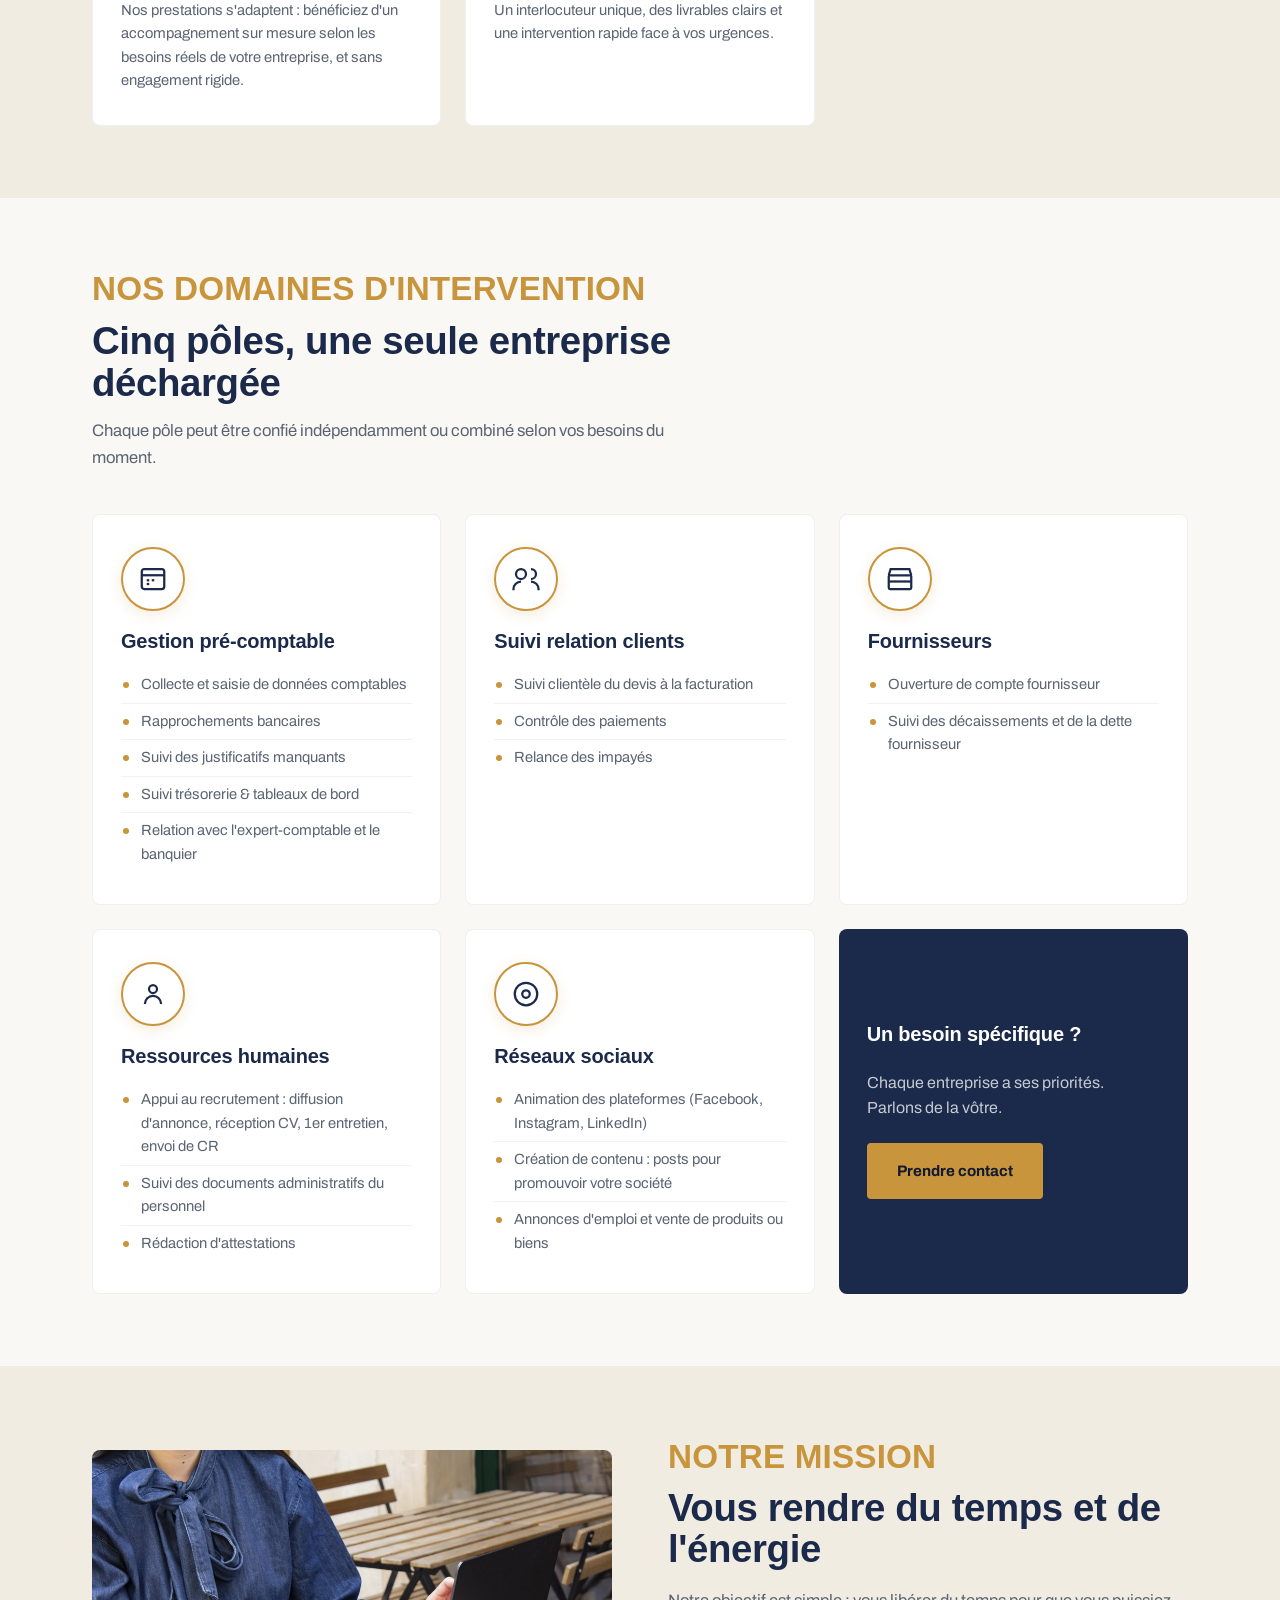
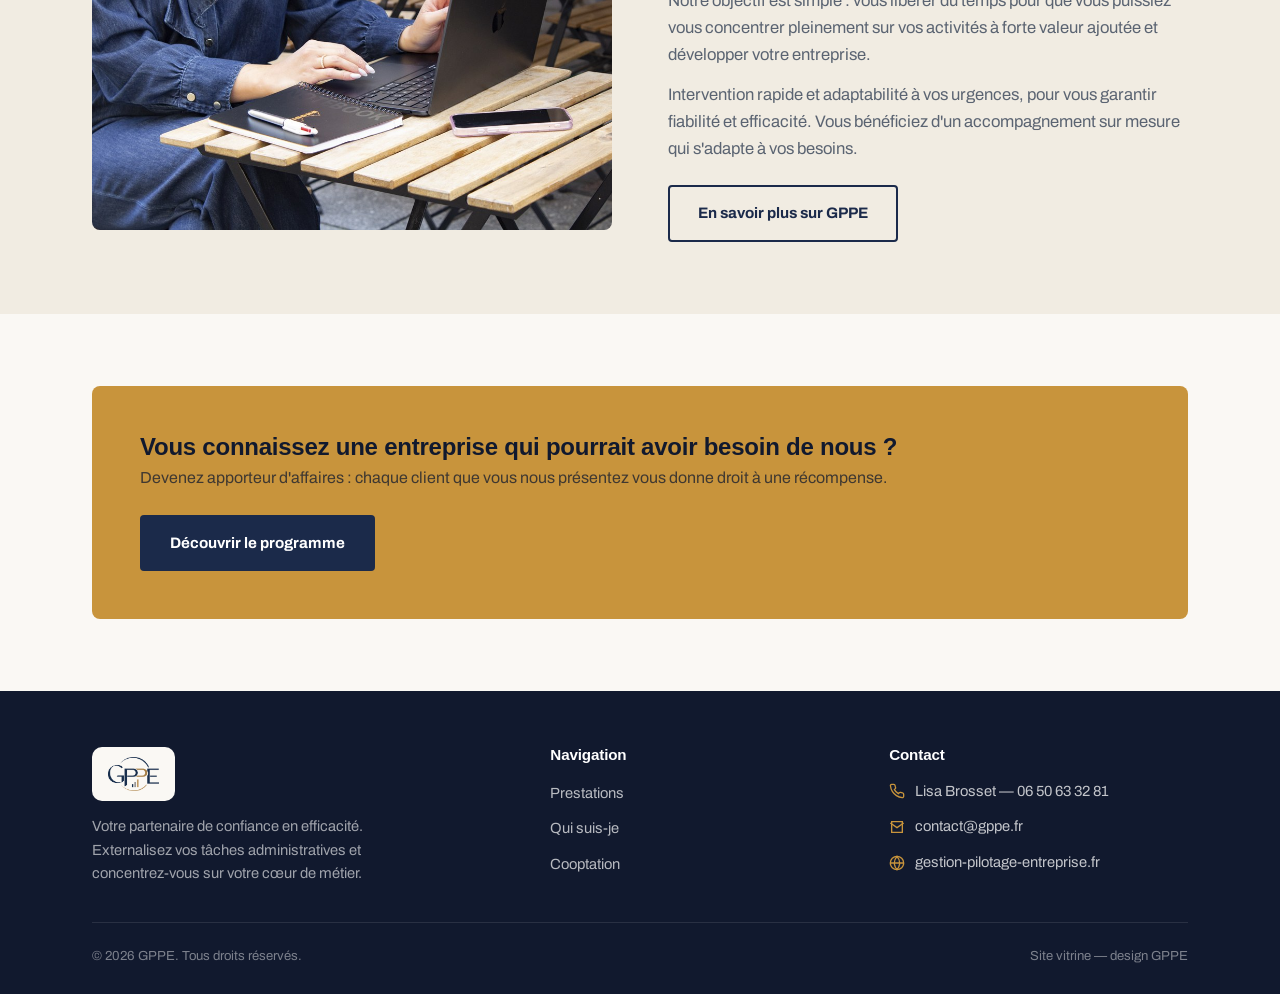
==== commit 4749ca7c: "Revert "send mail" This reverts commit bd9d6d5dc4f439cb7e5a9894a5b9ec44825fb773." ====
--- a/index.html
+++ b/index.html
@@ -244,7 +244,7 @@
         <ul class="footer-contact">
           <li><svg viewBox="0 0 24 24" fill="none" stroke="currentColor" stroke-width="2"><path d="M22 16.92v3a2 2 0 01-2.18 2 19.79 19.79 0 01-8.63-3.07 19.5 19.5 0 01-6-6 19.79 19.79 0 01-3.07-8.67A2 2 0 014.11 2h3a2 2 0 012 1.72c.127.96.361 1.903.7 2.81a2 2 0 01-.45 2.11L8.09 9.91a16 16 0 006 6l1.27-1.27a2 2 0 012.11-.45c.907.339 1.85.573 2.81.7A2 2 0 0122 16.92z"/></svg>Lisa Brosset — 06 50 63 32 81</li>
           <li><svg viewBox="0 0 24 24" fill="none" stroke="currentColor" stroke-width="2"><path d="M4 4h16v16H4z"/><path d="M22 6l-10 7L2 6"/></svg>contact@gppe.fr</li>
-          <li><svg viewBox="0 0 24 24" fill="none" stroke="currentColor" stroke-width="2"><circle cx="12" cy="12" r="10"/><path d="M2 12h20M12 2a15.3 15.3 0 014 10 15.3 15.3 0 01-4 10 15.3 15.3 0 01-4-10 15.3 15.3 0 014-10z"/></svg><a href="https://gestion-pilotage-entreprise.fr" target="_blank" rel="noopener" style="color:inherit; text-decoration:underline;">gestion-pilotage-entreprise.fr</a></li>
+          <li><svg viewBox="0 0 24 24" fill="none" stroke="currentColor" stroke-width="2"><circle cx="12" cy="12" r="10"/><path d="M2 12h20M12 2a15.3 15.3 0 014 10 15.3 15.3 0 01-4 10 15.3 15.3 0 01-4-10 15.3 15.3 0 014-10z"/></svg>gestion-pilotage-entreprise.fr</li>
         </ul>
       </div>
     </div>
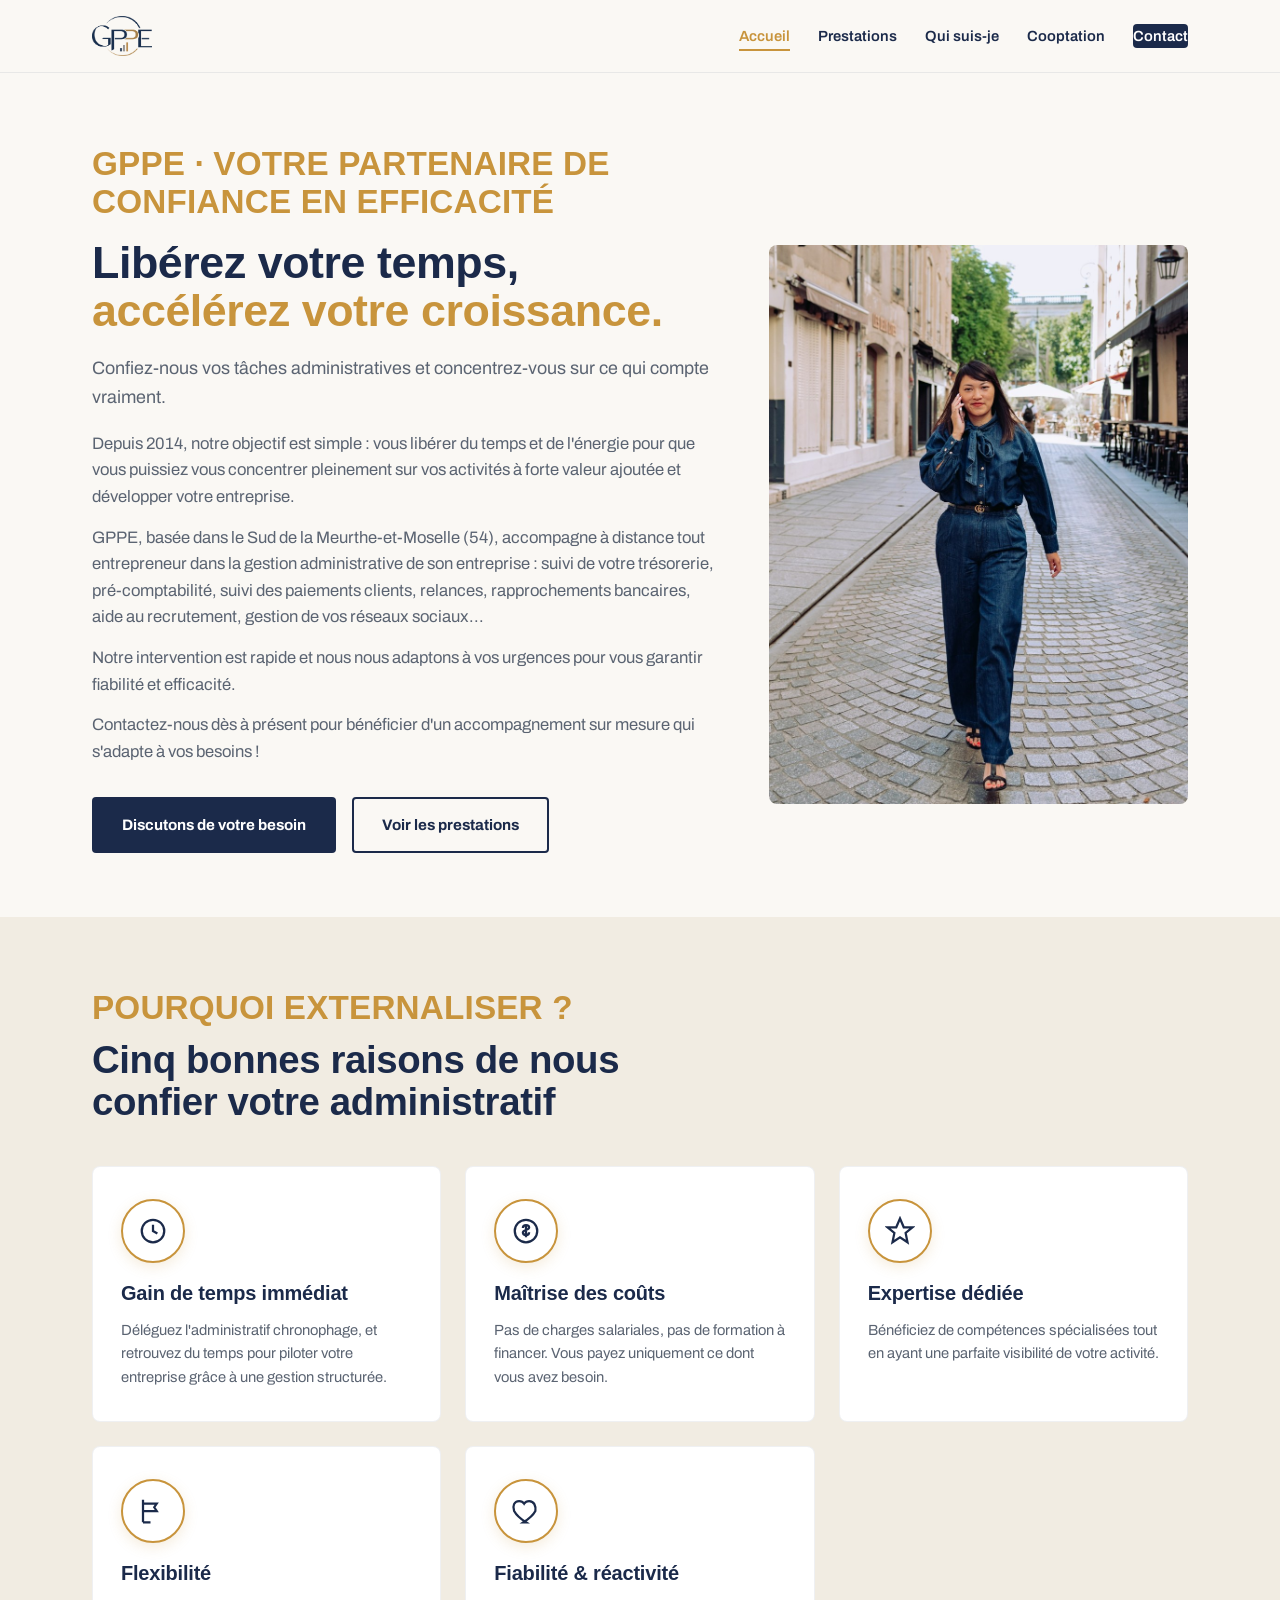
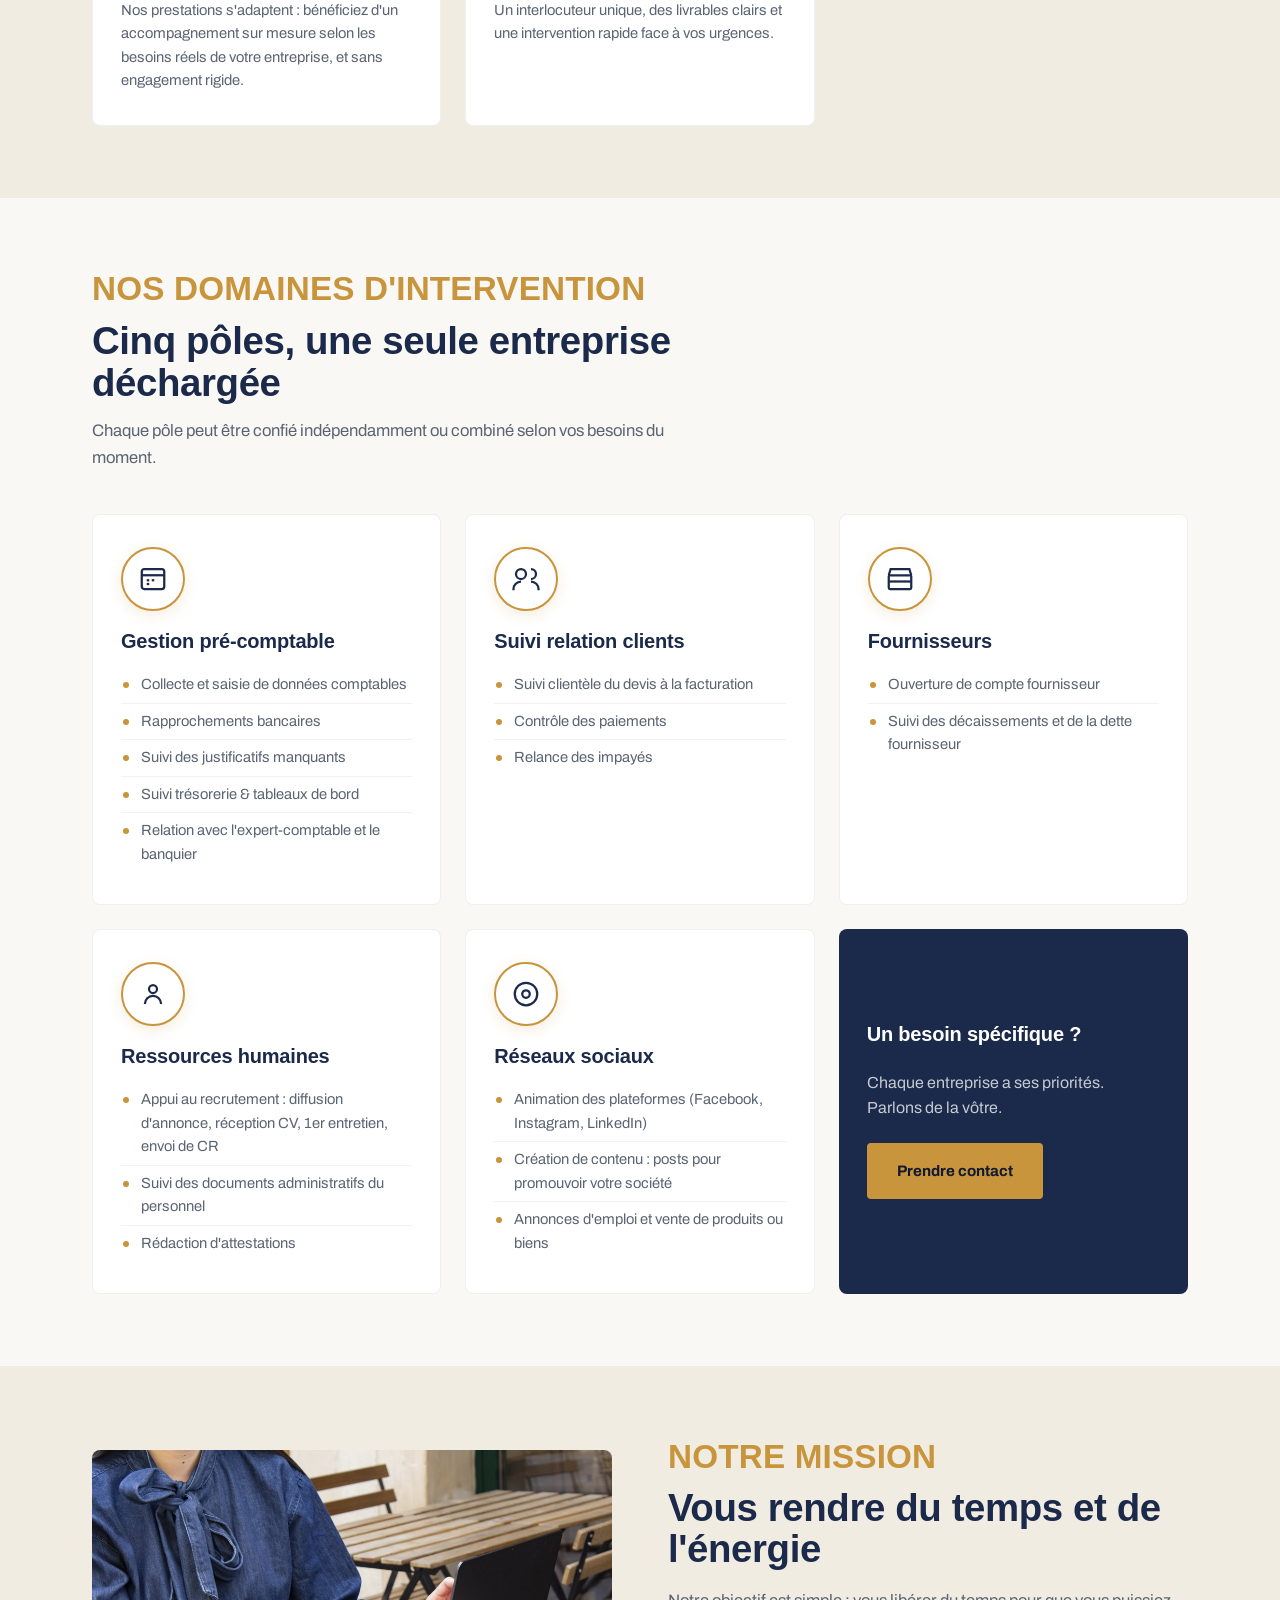
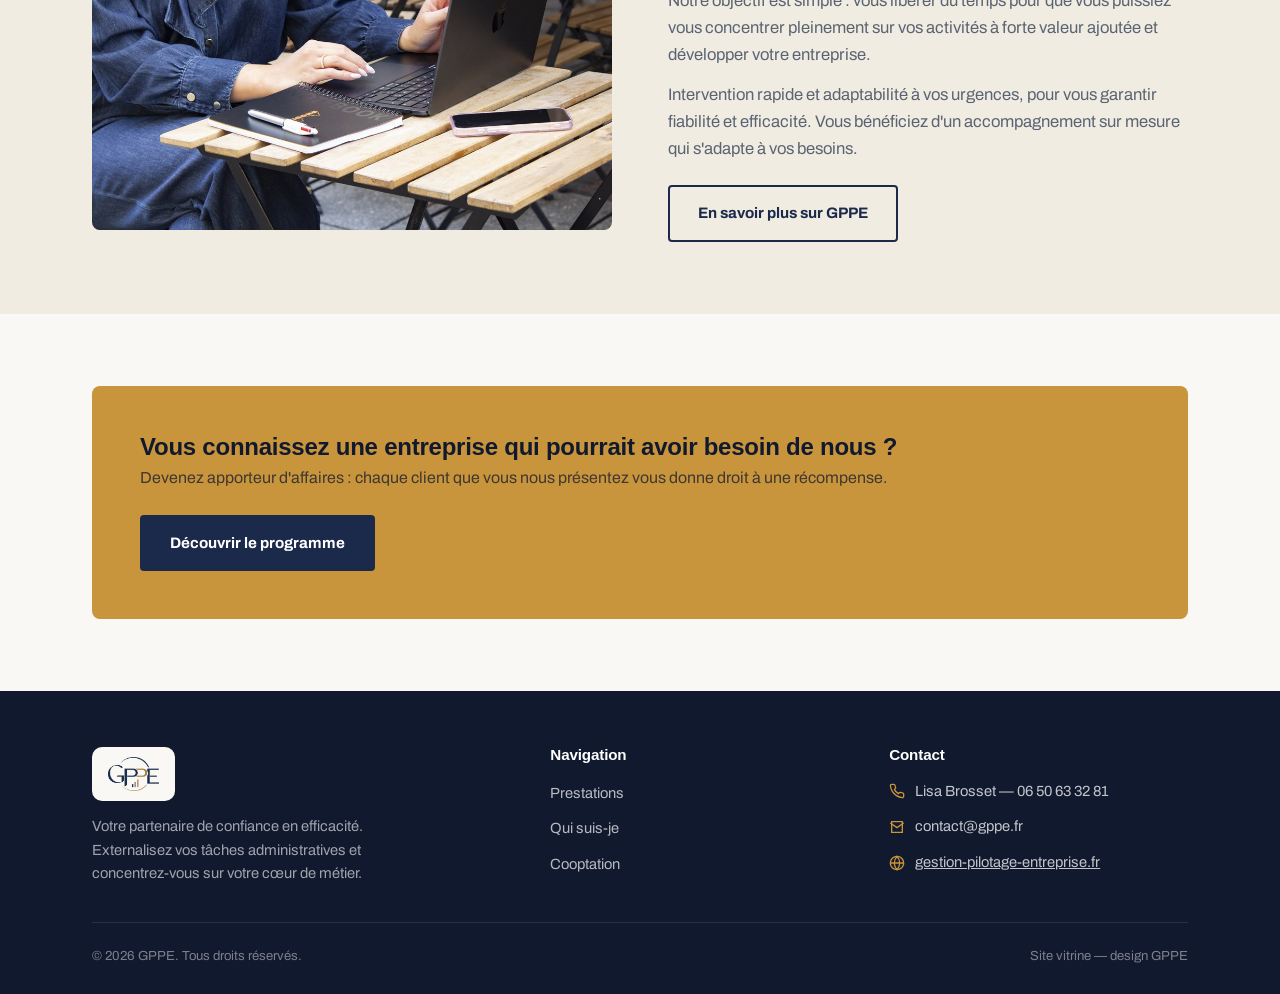
==== commit 18268517: "send mail" ====
--- a/index.html
+++ b/index.html
@@ -244,7 +244,7 @@
         <ul class="footer-contact">
           <li><svg viewBox="0 0 24 24" fill="none" stroke="currentColor" stroke-width="2"><path d="M22 16.92v3a2 2 0 01-2.18 2 19.79 19.79 0 01-8.63-3.07 19.5 19.5 0 01-6-6 19.79 19.79 0 01-3.07-8.67A2 2 0 014.11 2h3a2 2 0 012 1.72c.127.96.361 1.903.7 2.81a2 2 0 01-.45 2.11L8.09 9.91a16 16 0 006 6l1.27-1.27a2 2 0 012.11-.45c.907.339 1.85.573 2.81.7A2 2 0 0122 16.92z"/></svg>Lisa Brosset — 06 50 63 32 81</li>
           <li><svg viewBox="0 0 24 24" fill="none" stroke="currentColor" stroke-width="2"><path d="M4 4h16v16H4z"/><path d="M22 6l-10 7L2 6"/></svg>contact@gppe.fr</li>
-          <li><svg viewBox="0 0 24 24" fill="none" stroke="currentColor" stroke-width="2"><circle cx="12" cy="12" r="10"/><path d="M2 12h20M12 2a15.3 15.3 0 014 10 15.3 15.3 0 01-4 10 15.3 15.3 0 01-4-10 15.3 15.3 0 014-10z"/></svg>gestion-pilotage-entreprise.fr</li>
+          <li><svg viewBox="0 0 24 24" fill="none" stroke="currentColor" stroke-width="2"><circle cx="12" cy="12" r="10"/><path d="M2 12h20M12 2a15.3 15.3 0 014 10 15.3 15.3 0 01-4 10 15.3 15.3 0 01-4-10 15.3 15.3 0 014-10z"/></svg><a href="https://gestion-pilotage-entreprise.fr" target="_blank" rel="noopener" style="color:inherit; text-decoration:underline;">gestion-pilotage-entreprise.fr</a></li>
         </ul>
       </div>
     </div>
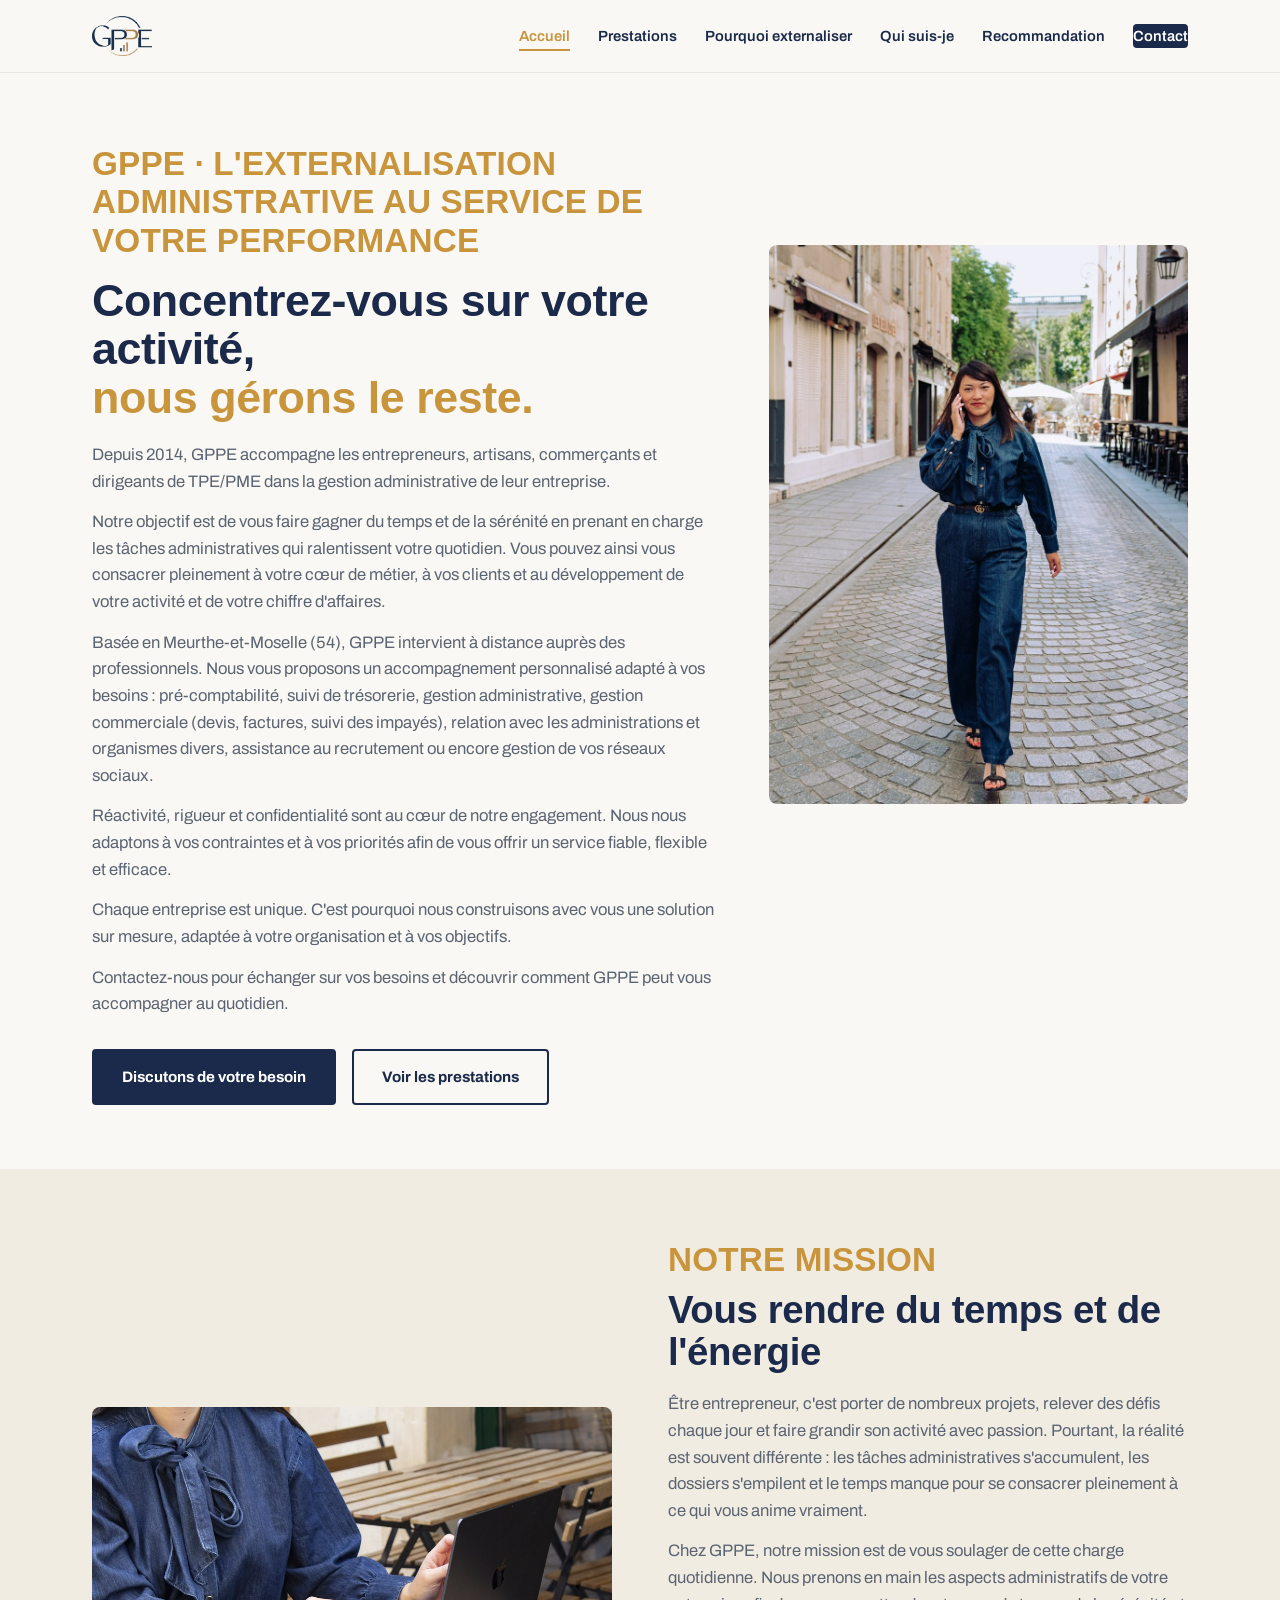
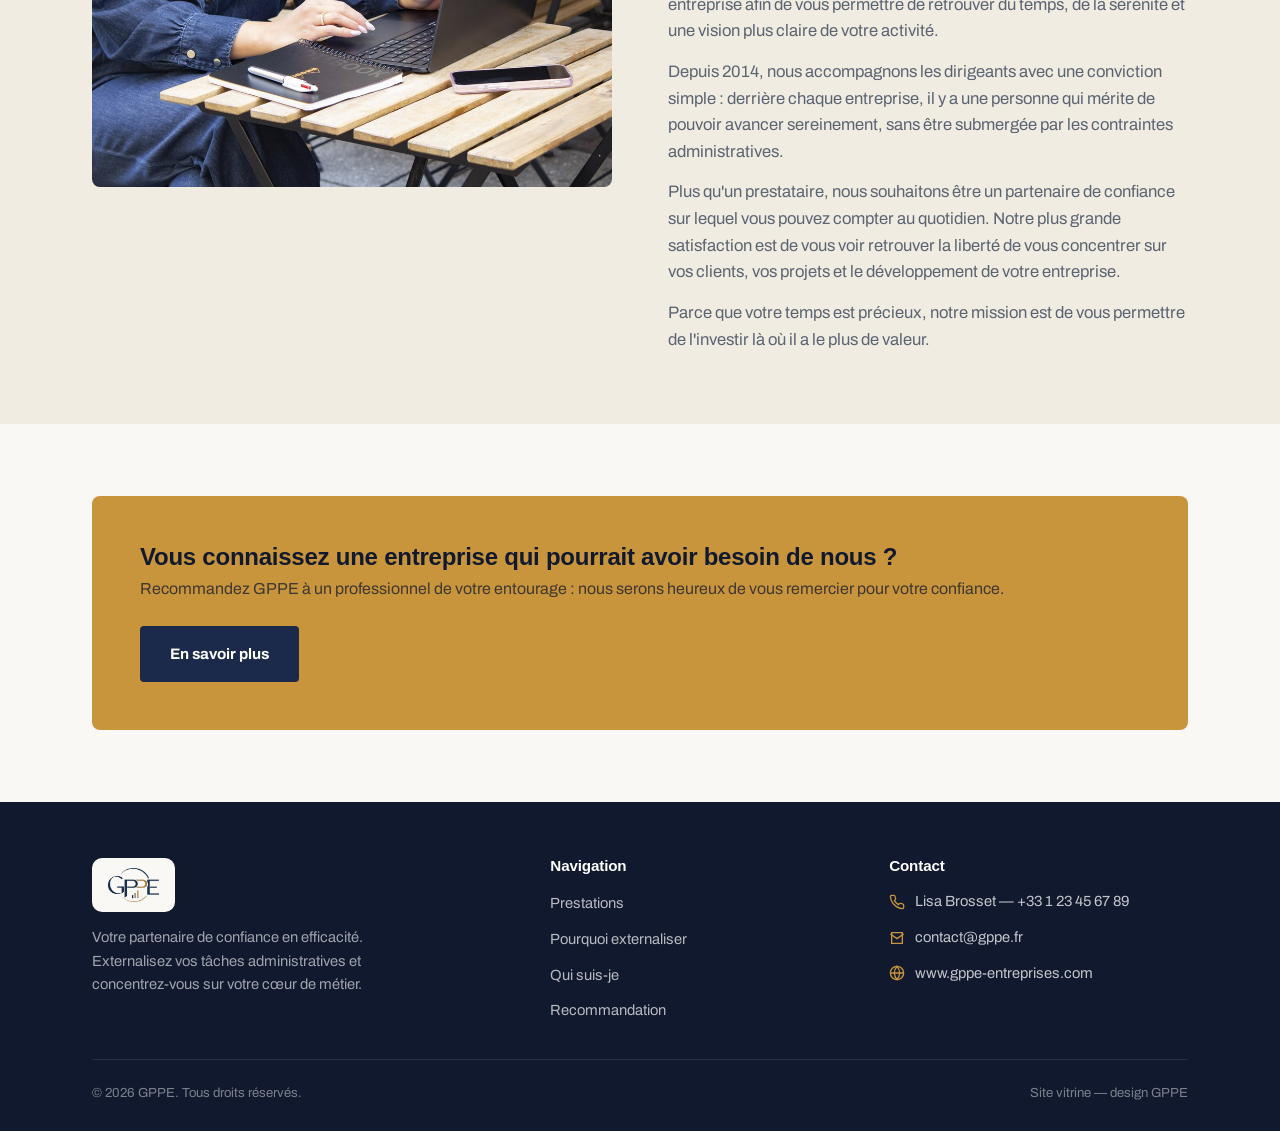
==== commit e9e8ac92: "update text and page" ====
--- a/index.html
+++ b/index.html
@@ -21,8 +21,9 @@
     <ul class="nav-links">
       <li><a href="index.html" class="active">Accueil</a></li>
       <li><a href="services.html">Prestations</a></li>
+      <li><a href="pourquoi-externaliser.html">Pourquoi externaliser</a></li>
       <li><a href="qui-suis-je.html">Qui suis-je</a></li>
-      <li><a href="cooptation.html">Cooptation</a></li>
+      <li><a href="recommandation.html">Recommandation</a></li>
       <li><a href="contact.html" class="nav-cta">Contact</a></li>
     </ul>
     <button class="nav-toggle" aria-label="Ouvrir le menu">
@@ -37,13 +38,14 @@
   <section class="hero">
     <div class="container hero-grid">
       <div class="hero-text">
-        <span class="eyebrow">GPPE · Votre partenaire de confiance en efficacité</span>
-        <h1>Libérez votre temps,<br><span class="accent">accélérez votre croissance.</span></h1>
-        <p class="lede" style="max-width:640px;">Confiez-nous vos tâches administratives et concentrez-vous sur ce qui compte vraiment.</p>
-        <p style="margin-top:18px; max-width:640px; font-size:1.04rem; color:var(--slate);">Depuis 2014, notre objectif est simple : vous libérer du temps et de l'énergie pour que vous puissiez vous concentrer pleinement sur vos activités à forte valeur ajoutée et développer votre entreprise.</p>
-        <p style="margin-top:14px; max-width:640px; font-size:1.04rem; color:var(--slate);">GPPE, basée dans le Sud de la Meurthe-et-Moselle (54), accompagne à distance tout entrepreneur dans la gestion administrative de son entreprise : suivi de votre trésorerie, pré-comptabilité, suivi des paiements clients, relances, rapprochements bancaires, aide au recrutement, gestion de vos réseaux sociaux...</p>
-        <p style="margin-top:14px; max-width:640px; font-size:1.04rem; color:var(--slate);">Notre intervention est rapide et nous nous adaptons à vos urgences pour vous garantir fiabilité et efficacité.</p>
-        <p style="margin-top:14px; max-width:640px; font-size:1.04rem; color:var(--slate);">Contactez-nous dès à présent pour bénéficier d'un accompagnement sur mesure qui s'adapte à vos besoins !</p>
+        <span class="eyebrow">GPPE · L'externalisation administrative au service de votre performance</span>
+        <h1>Concentrez-vous sur votre activité,<br><span class="accent">nous gérons le reste.</span></h1>
+        <p style="margin-top:20px; max-width:640px; font-size:1.04rem; color:var(--slate);">Depuis 2014, GPPE accompagne les entrepreneurs, artisans, commerçants et dirigeants de TPE/PME dans la gestion administrative de leur entreprise.</p>
+        <p style="margin-top:14px; max-width:640px; font-size:1.04rem; color:var(--slate);">Notre objectif est de vous faire gagner du temps et de la sérénité en prenant en charge les tâches administratives qui ralentissent votre quotidien. Vous pouvez ainsi vous consacrer pleinement à votre cœur de métier, à vos clients et au développement de votre activité et de votre chiffre d'affaires.</p>
+        <p style="margin-top:14px; max-width:640px; font-size:1.04rem; color:var(--slate);">Basée en Meurthe-et-Moselle (54), GPPE intervient à distance auprès des professionnels. Nous vous proposons un accompagnement personnalisé adapté à vos besoins : pré-comptabilité, suivi de trésorerie, gestion administrative, gestion commerciale (devis, factures, suivi des impayés), relation avec les administrations et organismes divers, assistance au recrutement ou encore gestion de vos réseaux sociaux.</p>
+        <p style="margin-top:14px; max-width:640px; font-size:1.04rem; color:var(--slate);">Réactivité, rigueur et confidentialité sont au cœur de notre engagement. Nous nous adaptons à vos contraintes et à vos priorités afin de vous offrir un service fiable, flexible et efficace.</p>
+        <p style="margin-top:14px; max-width:640px; font-size:1.04rem; color:var(--slate);">Chaque entreprise est unique. C'est pourquoi nous construisons avec vous une solution sur mesure, adaptée à votre organisation et à vos objectifs.</p>
+        <p style="margin-top:14px; max-width:640px; font-size:1.04rem; color:var(--slate);">Contactez-nous pour échanger sur vos besoins et découvrir comment GPPE peut vous accompagner au quotidien.</p>
         <div class="hero-actions">
           <a href="contact.html" class="btn btn-primary">Discutons de votre besoin</a>
           <a href="services.html" class="btn btn-ghost">Voir les prestations</a>
@@ -51,142 +53,6 @@
       </div>
       <div class="hero-media">
         <img src="images/hero-street.jpg" alt="Entrepreneure indépendante dans une rue, accompagnée par GPPE">
-      </div>
-    </div>
-  </section>
-
-  <!-- POURQUOI EXTERNALISER -->
-  <section class="bg-cream-dim">
-    <div class="container">
-      <div class="section-head">
-        <span class="eyebrow">Pourquoi externaliser ?</span>
-        <h2>Cinq bonnes raisons de nous confier votre administratif</h2>
-      </div>
-
-      <div class="card-grid">
-
-        <div class="card">
-          <div class="token">
-            <svg viewBox="0 0 24 24" fill="none" stroke="#1B2A4A" stroke-width="1.8"><circle cx="12" cy="12" r="9"/><path d="M12 7v5l3.5 2"/></svg>
-          </div>
-          <h3>Gain de temps immédiat</h3>
-          <p style="font-size:0.92rem; color:var(--slate); margin-top:6px;">Déléguez l'administratif chronophage, et retrouvez du temps pour piloter votre entreprise grâce à une gestion structurée.</p>
-        </div>
-
-        <div class="card">
-          <div class="token">
-            <svg viewBox="0 0 24 24" fill="none" stroke="#1B2A4A" stroke-width="1.8"><circle cx="12" cy="12" r="9"/><path d="M12 7v10M9.5 9.5c0-1.4 1.1-2.3 2.5-2.3s2.5.8 2.5 2c0 2.3-5 1.7-5 4 0 1.2 1.1 2 2.5 2s2.5-.9 2.5-2.3"/></svg>
-          </div>
-          <h3>Maîtrise des coûts</h3>
-          <p style="font-size:0.92rem; color:var(--slate); margin-top:6px;">Pas de charges salariales, pas de formation à financer. Vous payez uniquement ce dont vous avez besoin.</p>
-        </div>
-
-        <div class="card">
-          <div class="token">
-            <svg viewBox="0 0 24 24" fill="none" stroke="#1B2A4A" stroke-width="1.8"><path d="M12 2l3 7h7l-5.5 4.5L18 21l-6-4-6 4 1.5-7.5L2 9h7z"/></svg>
-          </div>
-          <h3>Expertise dédiée</h3>
-          <p style="font-size:0.92rem; color:var(--slate); margin-top:6px;">Bénéficiez de compétences spécialisées tout en ayant une parfaite visibilité de votre activité.</p>
-        </div>
-
-        <div class="card">
-          <div class="token">
-            <svg viewBox="0 0 24 24" fill="none" stroke="#1B2A4A" stroke-width="1.8"><path d="M4 21V3M4 6h11l-2 3 2 3H4M4 21h6"/></svg>
-          </div>
-          <h3>Flexibilité</h3>
-          <p style="font-size:0.92rem; color:var(--slate); margin-top:6px;">Nos prestations s'adaptent : bénéficiez d'un accompagnement sur mesure selon les besoins réels de votre entreprise, et sans engagement rigide.</p>
-        </div>
-
-        <div class="card">
-          <div class="token">
-            <svg viewBox="0 0 24 24" fill="none" stroke="#1B2A4A" stroke-width="1.8"><path d="M12 21s-7-4.35-9.5-9C1 8 2.5 4 6.5 4c2 0 3.3 1.1 4 2.2C11.2 5.1 12.5 4 14.5 4 18.5 4 20 8 19.5 12c-2.5 4.65-9.5 9-9.5 9z"/></svg>
-          </div>
-          <h3>Fiabilité &amp; réactivité</h3>
-          <p style="font-size:0.92rem; color:var(--slate); margin-top:6px;">Un interlocuteur unique, des livrables clairs et une intervention rapide face à vos urgences.</p>
-        </div>
-
-      </div>
-    </div>
-  </section>
-
-  <!-- SERVICES OVERVIEW -->
-  <section>
-    <div class="container">
-      <div class="section-head">
-        <span class="eyebrow">Nos domaines d'intervention</span>
-        <h2>Cinq pôles, une seule entreprise déchargée</h2>
-        <p>Chaque pôle peut être confié indépendamment ou combiné selon vos besoins du moment.</p>
-      </div>
-
-      <div class="card-grid">
-
-        <div class="card">
-          <div class="token">
-            <svg viewBox="0 0 24 24" fill="none" stroke="#1B2A4A" stroke-width="1.8"><rect x="3" y="4" width="18" height="16" rx="2"/><line x1="3" y1="9" x2="21" y2="9"/><line x1="7" y1="13" x2="9" y2="13"/><line x1="11" y1="13" x2="13" y2="13"/><line x1="7" y1="16" x2="9" y2="16"/></svg>
-          </div>
-          <h3>Gestion pré-comptable</h3>
-          <ul>
-            <li>Collecte et saisie de données comptables</li>
-            <li>Rapprochements bancaires</li>
-            <li>Suivi des justificatifs manquants</li>
-            <li>Suivi trésorerie & tableaux de bord</li>
-            <li>Relation avec l'expert-comptable et le banquier</li>
-          </ul>
-        </div>
-
-        <div class="card">
-          <div class="token">
-            <svg viewBox="0 0 24 24" fill="none" stroke="#1B2A4A" stroke-width="1.8"><path d="M8 12a4 4 0 100-8 4 4 0 000 8z"/><path d="M2 21v-1a6 6 0 016-6h0"/><path d="M16 12a4 4 0 100-8"/><path d="M22 21v-1a6 6 0 00-6-6"/></svg>
-          </div>
-          <h3>Suivi relation clients</h3>
-          <ul>
-            <li>Suivi clientèle du devis à la facturation</li>
-            <li>Contrôle des paiements</li>
-            <li>Relance des impayés</li>
-          </ul>
-        </div>
-
-        <div class="card">
-          <div class="token">
-            <svg viewBox="0 0 24 24" fill="none" stroke="#1B2A4A" stroke-width="1.8"><path d="M3 9l1.5-5h15L21 9"/><rect x="3" y="9" width="18" height="11" rx="1"/><line x1="3" y1="14" x2="21" y2="14"/></svg>
-          </div>
-          <h3>Fournisseurs</h3>
-          <ul>
-            <li>Ouverture de compte fournisseur</li>
-            <li>Suivi des décaissements et de la dette fournisseur</li>
-          </ul>
-        </div>
-
-        <div class="card">
-          <div class="token">
-            <svg viewBox="0 0 24 24" fill="none" stroke="#1B2A4A" stroke-width="1.8"><circle cx="12" cy="8" r="3.2"/><path d="M5.5 20a6.5 6.5 0 0113 0"/></svg>
-          </div>
-          <h3>Ressources humaines</h3>
-          <ul>
-            <li>Appui au recrutement : diffusion d'annonce, réception CV, 1er entretien, envoi de CR</li>
-            <li>Suivi des documents administratifs du personnel</li>
-            <li>Rédaction d'attestations</li>
-          </ul>
-        </div>
-
-        <div class="card">
-          <div class="token">
-            <svg viewBox="0 0 24 24" fill="none" stroke="#1B2A4A" stroke-width="1.8"><circle cx="12" cy="12" r="9"/><circle cx="12" cy="12" r="3"/></svg>
-          </div>
-          <h3>Réseaux sociaux</h3>
-          <ul>
-            <li>Animation des plateformes (Facebook, Instagram, LinkedIn)</li>
-            <li>Création de contenu : posts pour promouvoir votre société</li>
-            <li>Annonces d'emploi et vente de produits ou biens</li>
-          </ul>
-        </div>
-
-        <div class="card" style="background:var(--navy); border:none; display:flex; flex-direction:column; justify-content:center;">
-          <h3 style="color:var(--white);">Un besoin spécifique ?</h3>
-          <p style="color:rgba(255,255,255,0.75); margin-top:10px; margin-bottom:22px;">Chaque entreprise a ses priorités. Parlons de la vôtre.</p>
-          <a href="contact.html" class="btn btn-gold" style="align-self:flex-start;">Prendre contact</a>
-        </div>
-
       </div>
     </div>
   </section>
@@ -199,23 +65,25 @@
         <div>
           <span class="eyebrow">Notre mission</span>
           <h2 style="margin-top:10px;">Vous rendre du temps et de l'énergie</h2>
-          <p style="margin-top:18px; font-size:1.04rem;">Notre objectif est simple : vous libérer du temps pour que vous puissiez vous concentrer pleinement sur vos activités à forte valeur ajoutée et développer votre entreprise.</p>
-          <p style="margin-top:14px; font-size:1.04rem;">Intervention rapide et adaptabilité à vos urgences, pour vous garantir fiabilité et efficacité. Vous bénéficiez d'un accompagnement sur mesure qui s'adapte à vos besoins.</p>
-          <a href="qui-suis-je.html" class="btn btn-ghost" style="margin-top:24px;">En savoir plus sur GPPE</a>
+          <p style="margin-top:18px; font-size:1.04rem;">Être entrepreneur, c'est porter de nombreux projets, relever des défis chaque jour et faire grandir son activité avec passion. Pourtant, la réalité est souvent différente : les tâches administratives s'accumulent, les dossiers s'empilent et le temps manque pour se consacrer pleinement à ce qui vous anime vraiment.</p>
+          <p style="margin-top:14px; font-size:1.04rem;">Chez GPPE, notre mission est de vous soulager de cette charge quotidienne. Nous prenons en main les aspects administratifs de votre entreprise afin de vous permettre de retrouver du temps, de la sérénité et une vision plus claire de votre activité.</p>
+          <p style="margin-top:14px; font-size:1.04rem;">Depuis 2014, nous accompagnons les dirigeants avec une conviction simple : derrière chaque entreprise, il y a une personne qui mérite de pouvoir avancer sereinement, sans être submergée par les contraintes administratives.</p>
+          <p style="margin-top:14px; font-size:1.04rem;">Plus qu'un prestataire, nous souhaitons être un partenaire de confiance sur lequel vous pouvez compter au quotidien. Notre plus grande satisfaction est de vous voir retrouver la liberté de vous concentrer sur vos clients, vos projets et le développement de votre entreprise.</p>
+          <p style="margin-top:14px; font-size:1.04rem;">Parce que votre temps est précieux, notre mission est de vous permettre de l'investir là où il a le plus de valeur.</p>
         </div>
       </div>
     </div>
   </section>
 
-  <!-- COOPTATION TEASER -->
+  <!-- RECOMMANDATION TEASER -->
   <section>
     <div class="container">
       <div class="cta-banner">
         <div>
           <h3>Vous connaissez une entreprise qui pourrait avoir besoin de nous ?</h3>
-          <p>Devenez apporteur d'affaires : chaque client que vous nous présentez vous donne droit à une récompense.</p>
+          <p>Recommandez GPPE à un professionnel de votre entourage : nous serons heureux de vous remercier pour votre confiance.</p>
         </div>
-        <a href="cooptation.html" class="btn btn-primary">Découvrir le programme</a>
+        <a href="recommandation.html" class="btn btn-primary">En savoir plus</a>
       </div>
     </div>
   </section>
@@ -235,16 +103,17 @@
         <h4>Navigation</h4>
         <ul class="footer-links">
           <li><a href="services.html">Prestations</a></li>
+          <li><a href="pourquoi-externaliser.html">Pourquoi externaliser</a></li>
           <li><a href="qui-suis-je.html">Qui suis-je</a></li>
-          <li><a href="cooptation.html">Cooptation</a></li>
+          <li><a href="recommandation.html">Recommandation</a></li>
         </ul>
       </div>
       <div>
         <h4>Contact</h4>
         <ul class="footer-contact">
-          <li><svg viewBox="0 0 24 24" fill="none" stroke="currentColor" stroke-width="2"><path d="M22 16.92v3a2 2 0 01-2.18 2 19.79 19.79 0 01-8.63-3.07 19.5 19.5 0 01-6-6 19.79 19.79 0 01-3.07-8.67A2 2 0 014.11 2h3a2 2 0 012 1.72c.127.96.361 1.903.7 2.81a2 2 0 01-.45 2.11L8.09 9.91a16 16 0 006 6l1.27-1.27a2 2 0 012.11-.45c.907.339 1.85.573 2.81.7A2 2 0 0122 16.92z"/></svg>Lisa Brosset — 06 50 63 32 81</li>
+          <li><svg viewBox="0 0 24 24" fill="none" stroke="currentColor" stroke-width="2"><path d="M22 16.92v3a2 2 0 01-2.18 2 19.79 19.79 0 01-8.63-3.07 19.5 19.5 0 01-6-6 19.79 19.79 0 01-3.07-8.67A2 2 0 014.11 2h3a2 2 0 012 1.72c.127.96.361 1.903.7 2.81a2 2 0 01-.45 2.11L8.09 9.91a16 16 0 006 6l1.27-1.27a2 2 0 012.11-.45c.907.339 1.85.573 2.81.7A2 2 0 0122 16.92z"/></svg>Lisa Brosset — +33 1 23 45 67 89</li>
           <li><svg viewBox="0 0 24 24" fill="none" stroke="currentColor" stroke-width="2"><path d="M4 4h16v16H4z"/><path d="M22 6l-10 7L2 6"/></svg>contact@gppe.fr</li>
-          <li><svg viewBox="0 0 24 24" fill="none" stroke="currentColor" stroke-width="2"><circle cx="12" cy="12" r="10"/><path d="M2 12h20M12 2a15.3 15.3 0 014 10 15.3 15.3 0 01-4 10 15.3 15.3 0 01-4-10 15.3 15.3 0 014-10z"/></svg><a href="https://gestion-pilotage-entreprise.fr" target="_blank" rel="noopener" style="color:inherit; text-decoration:underline;">gestion-pilotage-entreprise.fr</a></li>
+          <li><svg viewBox="0 0 24 24" fill="none" stroke="currentColor" stroke-width="2"><circle cx="12" cy="12" r="10"/><path d="M2 12h20M12 2a15.3 15.3 0 014 10 15.3 15.3 0 01-4 10 15.3 15.3 0 01-4-10 15.3 15.3 0 014-10z"/></svg>www.gppe-entreprises.com</li>
         </ul>
       </div>
     </div>
--- a/css/style.css
+++ b/css/style.css
@@ -422,6 +422,15 @@
   .card-grid{ grid-template-columns: 1fr; }
 }
 
+.card-grid-2{
+  display:grid;
+  grid-template-columns: repeat(2, 1fr);
+  gap: 24px;
+}
+@media (max-width: 760px){
+  .card-grid-2{ grid-template-columns: 1fr; }
+}
+
 /* ===========================================
    Mission / split section
 =========================================== */
@@ -554,29 +563,32 @@
   display:flex;
   gap: 0;
   margin-top: 20px;
+  position: relative;
+}
+.timeline::before{
+  content:'';
+  position:absolute;
+  top: 32px;
+  left: calc(100% / 6);
+  right: calc(100% / 6);
+  height: 2px;
+  background: repeating-linear-gradient(to right, var(--gold) 0, var(--gold) 6px, transparent 6px, transparent 12px);
+  z-index: 0;
 }
 .timeline-step{
   flex:1;
   text-align:center;
   position:relative;
+  z-index: 1;
   padding: 0 16px;
 }
-.timeline-step:not(:last-child)::after{
-  content:'';
-  position:absolute;
-  top: 32px;
-  left: calc(50% + 42px);
-  right: -16px;
-  height: 2px;
-  background: repeating-linear-gradient(to right, var(--gold) 0, var(--gold) 6px, transparent 6px, transparent 12px);
-}
-.timeline-step .token{ margin: 0 auto 18px; }
+.timeline-step .token{ margin: 0 auto 18px; background: var(--white); }
 .timeline-step h3{ font-size: 1.05rem; color: var(--navy); margin-bottom: 8px; }
 .timeline-step p{ font-size: 0.9rem; }
 
 @media (max-width: 820px){
   .timeline{ flex-direction:column; gap: 36px; }
-  .timeline-step:not(:last-child)::after{ display:none; }
+  .timeline::before{ display:none; }
 }
 
 /* ===========================================
@@ -771,3 +783,78 @@
 @media (max-width: 820px){
   .value-grid{ grid-template-columns: 1fr 1fr; }
 }
+
+/* ===========================================
+   Reason list (pourquoi externaliser)
+=========================================== */
+.reason-list{
+  display:flex;
+  flex-direction:column;
+  gap: 40px;
+}
+.reason-item{
+  display:flex;
+  gap: 24px;
+  align-items:flex-start;
+}
+.reason-item .token{ margin-top:2px; }
+.reason-item h3{ color: var(--navy); margin-bottom: 8px; }
+.reason-item p{ font-size: 1rem; color: var(--slate); }
+
+@media (max-width: 620px){
+  .reason-item{ flex-direction:column; gap:14px; }
+}
+
+/* ===========================================
+   Service blocks (prestations detail)
+=========================================== */
+.service-block{
+  padding: 40px 0;
+  border-top: 1px solid rgba(27,42,74,0.08);
+}
+.service-block:first-child{ padding-top:0; border-top:none; }
+.service-block-head{
+  display:flex;
+  align-items:center;
+  gap:18px;
+  margin-bottom:16px;
+}
+.service-block-head h3{ color: var(--navy); font-size:1.3rem; }
+.service-block > p.intro{
+  color: var(--slate);
+  font-size: 1.02rem;
+  max-width: 780px;
+  margin-bottom: 20px;
+}
+.service-block .prestations-label{
+  font-weight:700;
+  color: var(--navy);
+  font-size: 0.8rem;
+  text-transform: uppercase;
+  letter-spacing: 0.04em;
+  margin-bottom: 12px;
+}
+.service-block ul{
+  list-style:none;
+  display:grid;
+  grid-template-columns: 1fr 1fr;
+  gap: 4px 32px;
+}
+.service-block ul li{
+  font-size: 0.94rem;
+  color: var(--slate);
+  padding: 7px 0 7px 20px;
+  position:relative;
+}
+.service-block ul li::before{
+  content:'';
+  position:absolute;
+  left:2px; top:16px;
+  width:6px; height:6px;
+  border-radius:50%;
+  background: var(--gold);
+}
+
+@media (max-width: 700px){
+  .service-block ul{ grid-template-columns: 1fr; }
+}
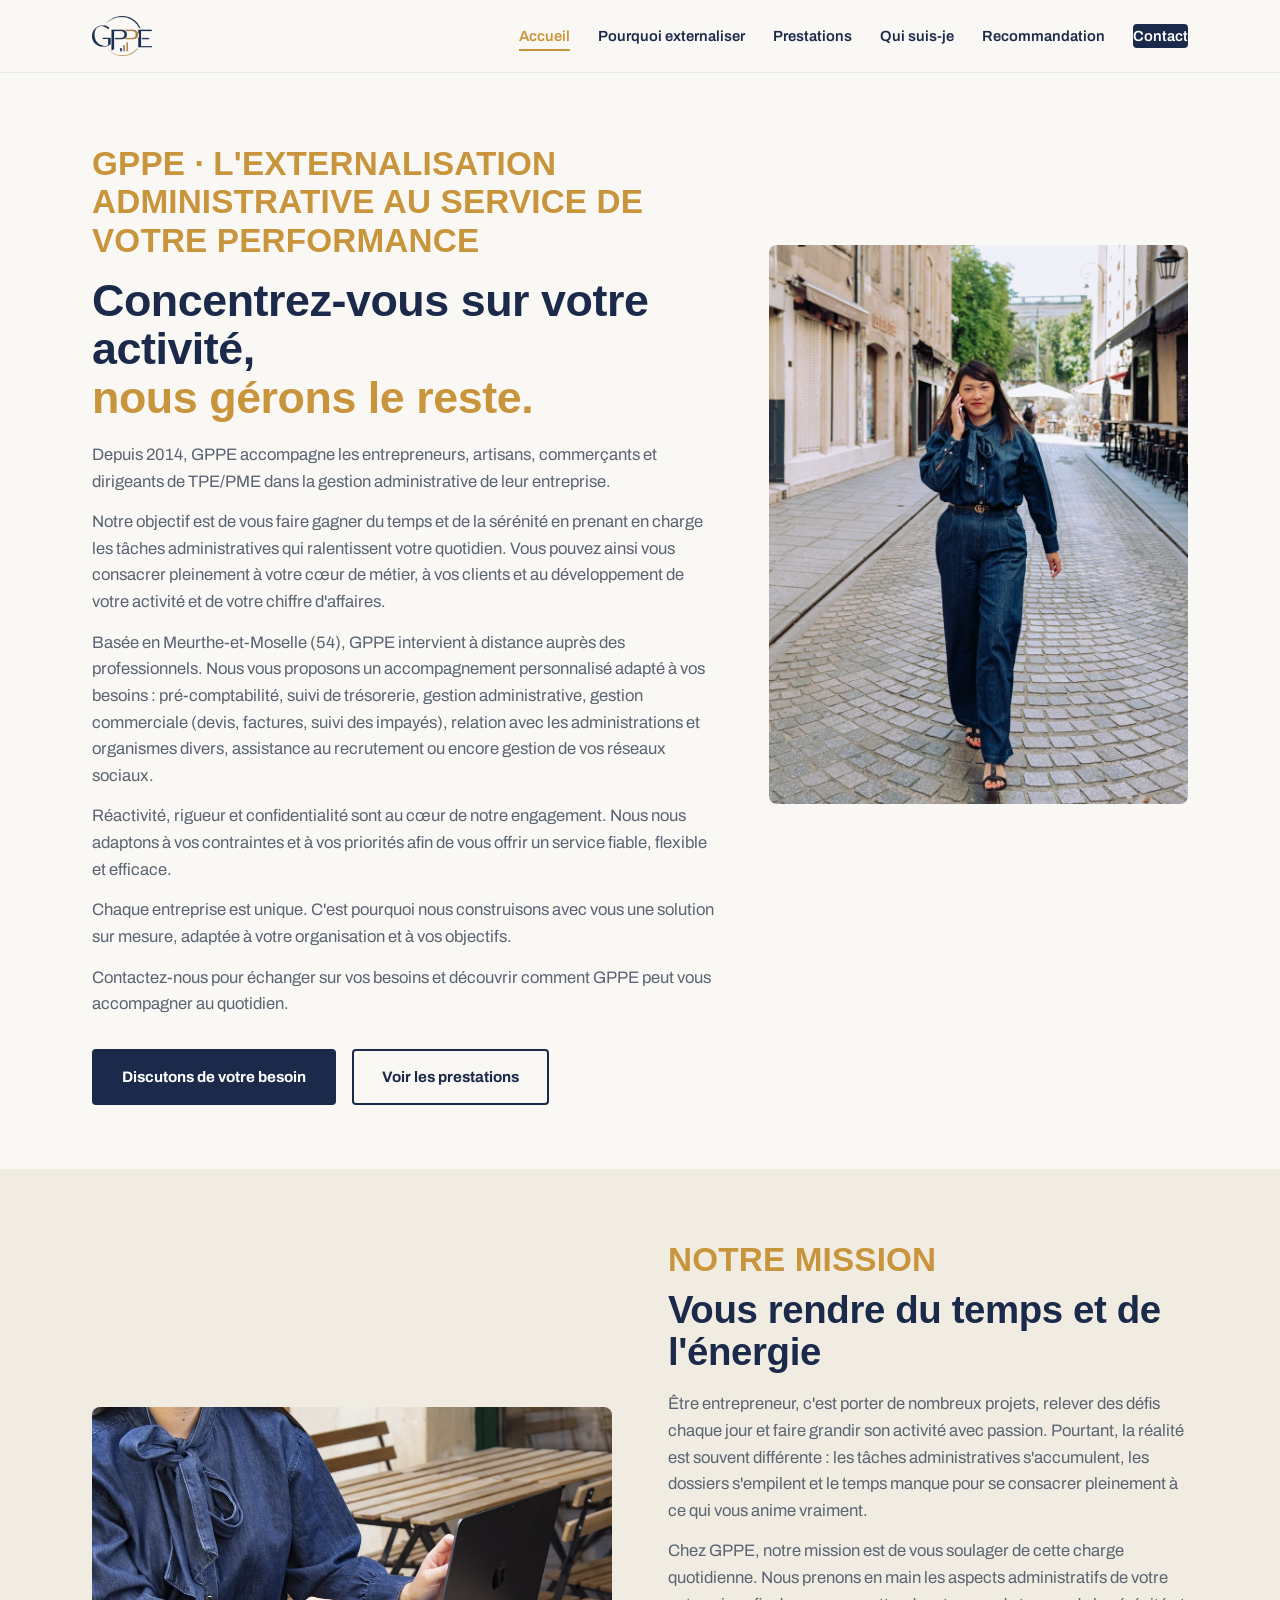
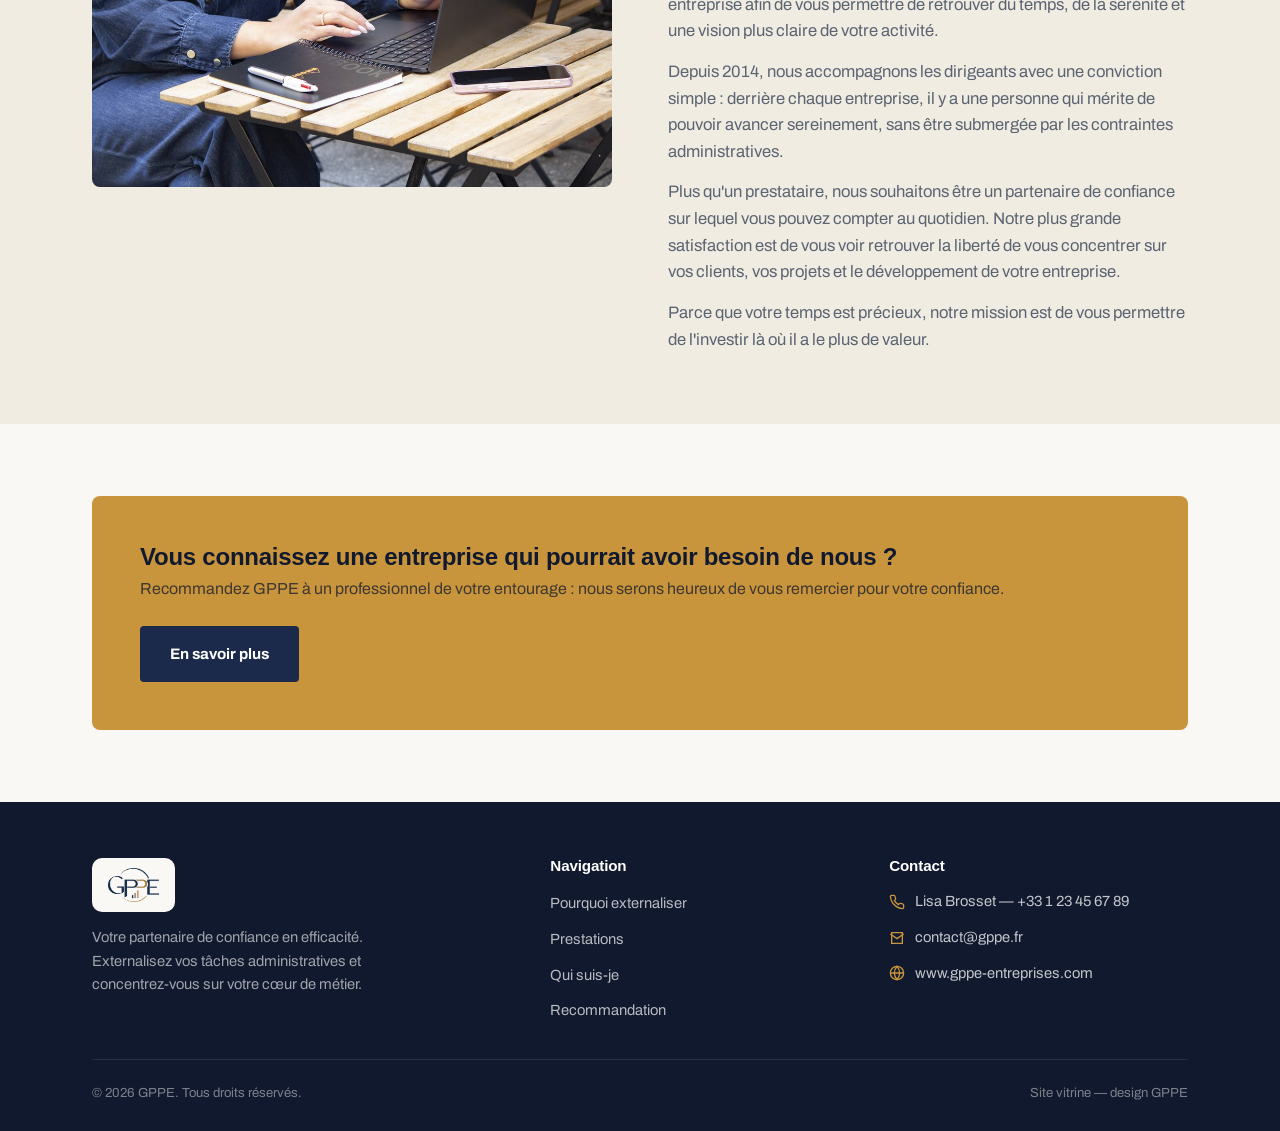
==== commit 112a57ee: "order change" ====
--- a/index.html
+++ b/index.html
@@ -20,8 +20,8 @@
     </a>
     <ul class="nav-links">
       <li><a href="index.html" class="active">Accueil</a></li>
+      <li><a href="pourquoi-externaliser.html">Pourquoi externaliser</a></li>
       <li><a href="services.html">Prestations</a></li>
-      <li><a href="pourquoi-externaliser.html">Pourquoi externaliser</a></li>
       <li><a href="qui-suis-je.html">Qui suis-je</a></li>
       <li><a href="recommandation.html">Recommandation</a></li>
       <li><a href="contact.html" class="nav-cta">Contact</a></li>
@@ -102,8 +102,8 @@
       <div>
         <h4>Navigation</h4>
         <ul class="footer-links">
+          <li><a href="pourquoi-externaliser.html">Pourquoi externaliser</a></li>
           <li><a href="services.html">Prestations</a></li>
-          <li><a href="pourquoi-externaliser.html">Pourquoi externaliser</a></li>
           <li><a href="qui-suis-je.html">Qui suis-je</a></li>
           <li><a href="recommandation.html">Recommandation</a></li>
         </ul>
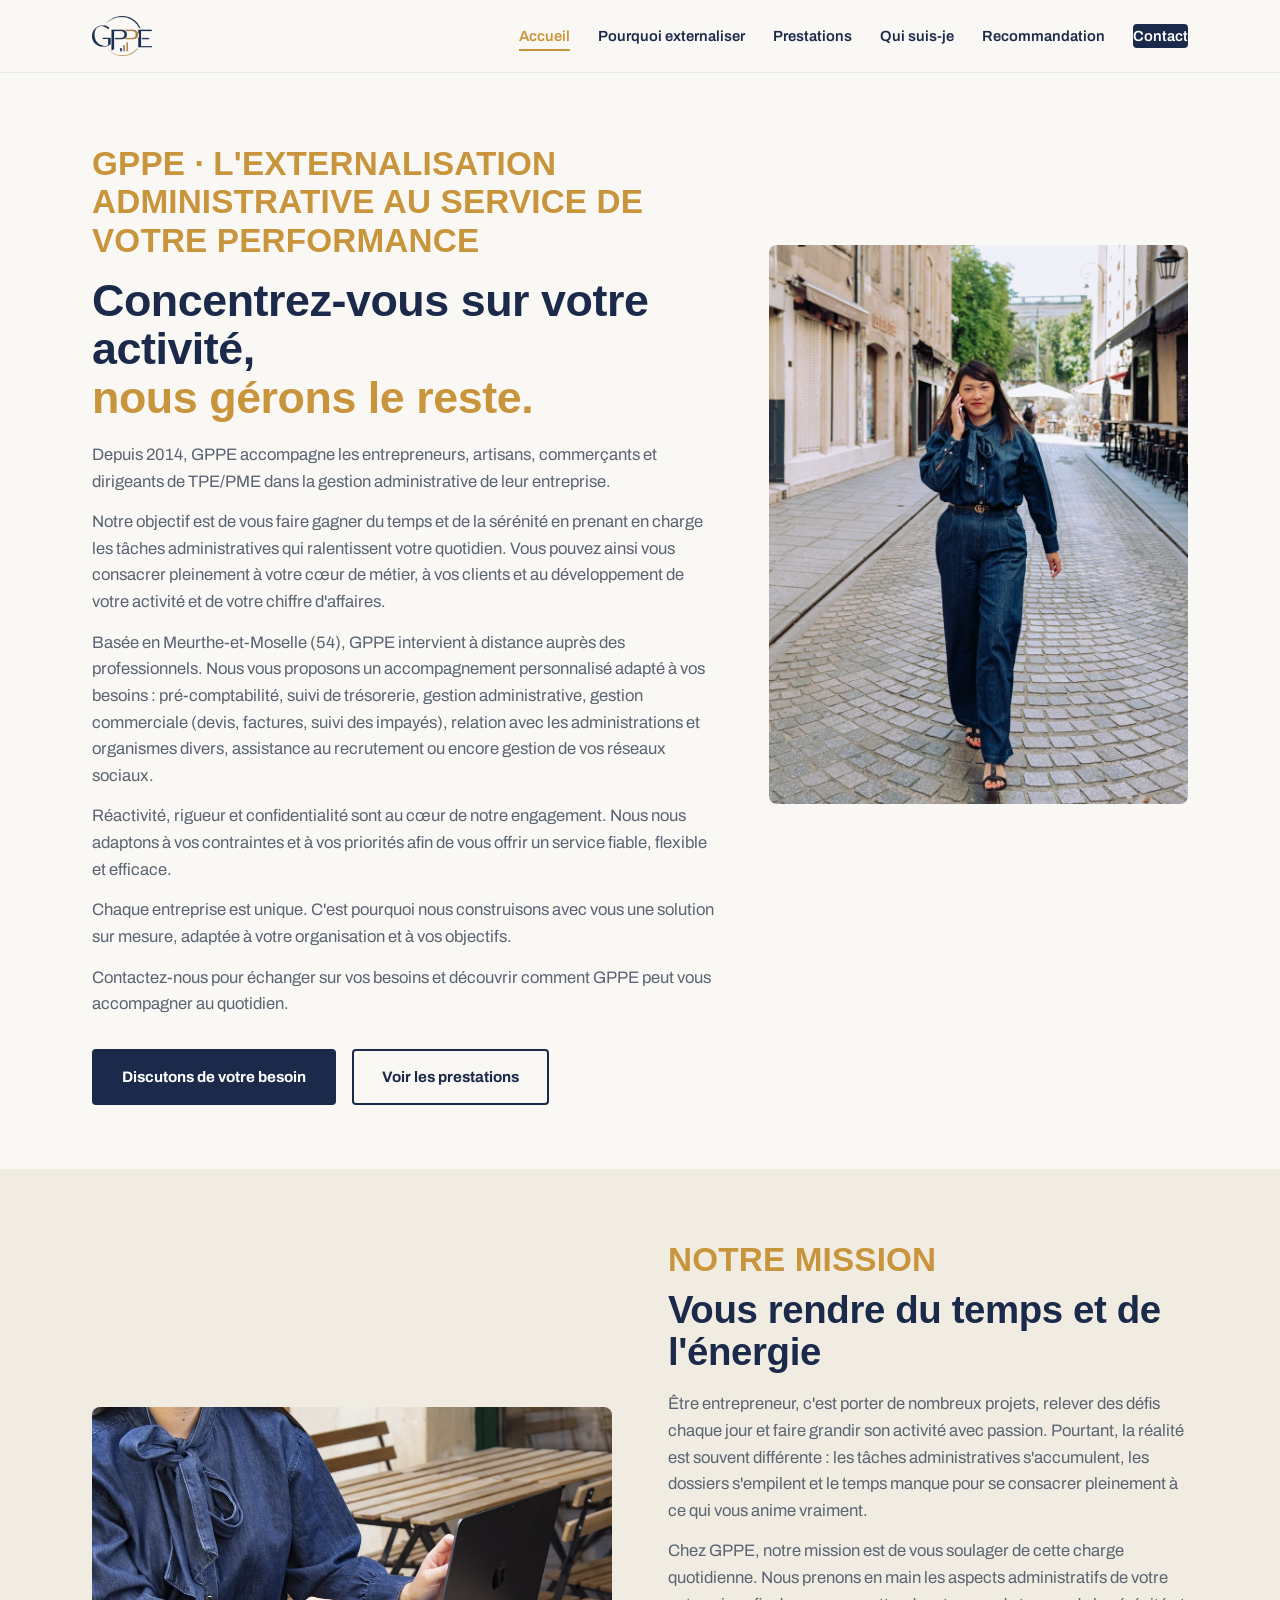
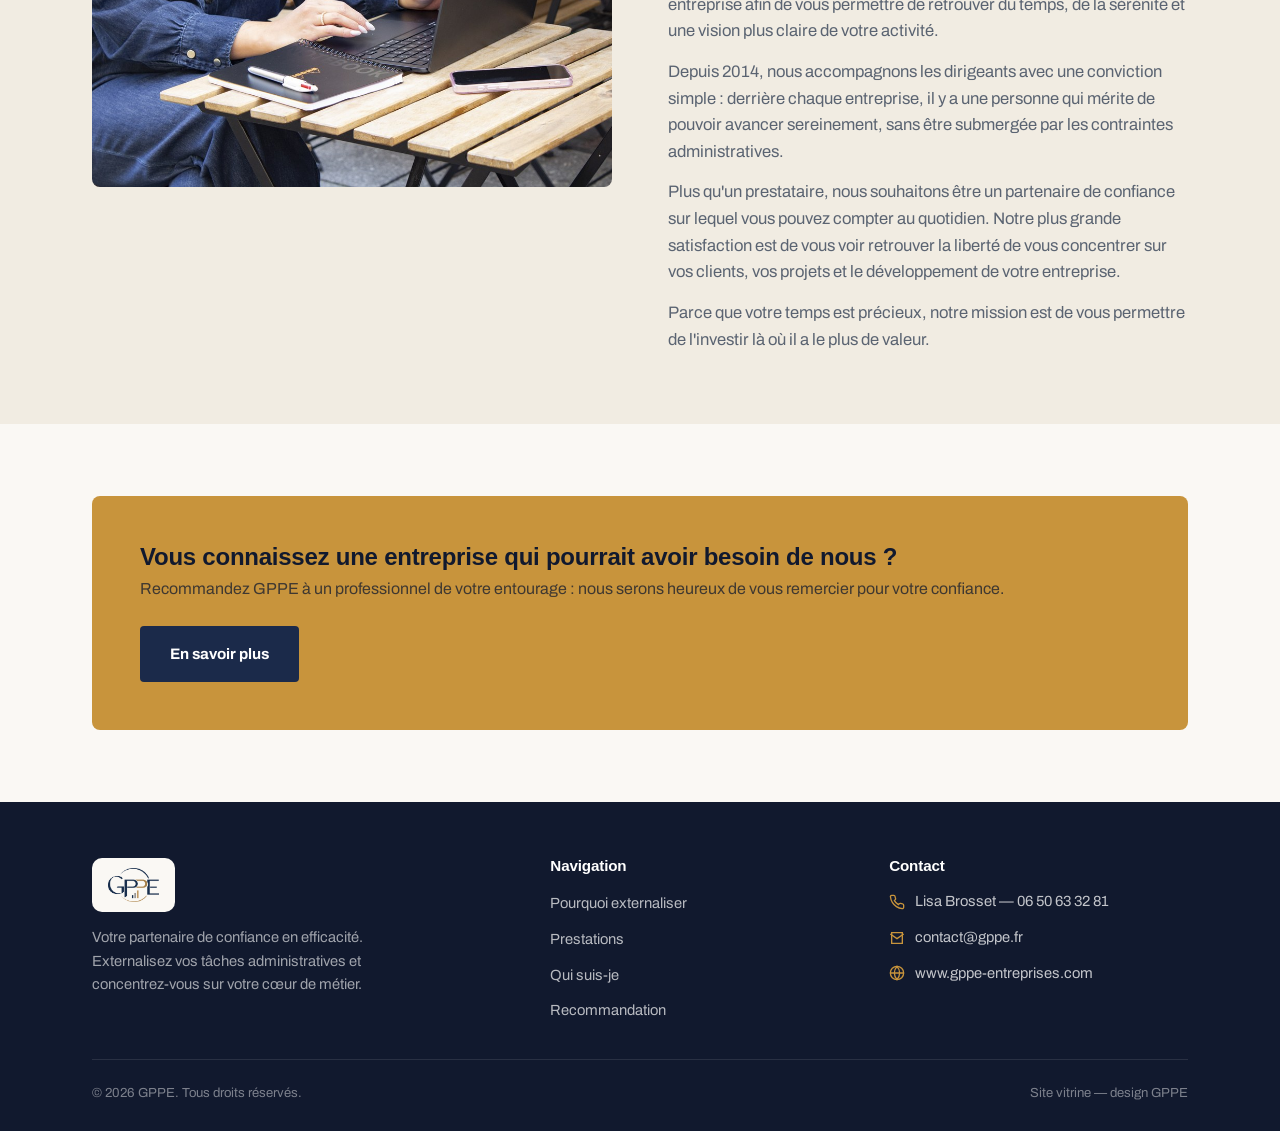
==== commit 7485ce70: "update num and wording" ====
--- a/index.html
+++ b/index.html
@@ -111,7 +111,7 @@
       <div>
         <h4>Contact</h4>
         <ul class="footer-contact">
-          <li><svg viewBox="0 0 24 24" fill="none" stroke="currentColor" stroke-width="2"><path d="M22 16.92v3a2 2 0 01-2.18 2 19.79 19.79 0 01-8.63-3.07 19.5 19.5 0 01-6-6 19.79 19.79 0 01-3.07-8.67A2 2 0 014.11 2h3a2 2 0 012 1.72c.127.96.361 1.903.7 2.81a2 2 0 01-.45 2.11L8.09 9.91a16 16 0 006 6l1.27-1.27a2 2 0 012.11-.45c.907.339 1.85.573 2.81.7A2 2 0 0122 16.92z"/></svg>Lisa Brosset — +33 1 23 45 67 89</li>
+          <li><svg viewBox="0 0 24 24" fill="none" stroke="currentColor" stroke-width="2"><path d="M22 16.92v3a2 2 0 01-2.18 2 19.79 19.79 0 01-8.63-3.07 19.5 19.5 0 01-6-6 19.79 19.79 0 01-3.07-8.67A2 2 0 014.11 2h3a2 2 0 012 1.72c.127.96.361 1.903.7 2.81a2 2 0 01-.45 2.11L8.09 9.91a16 16 0 006 6l1.27-1.27a2 2 0 012.11-.45c.907.339 1.85.573 2.81.7A2 2 0 0122 16.92z"/></svg>Lisa Brosset — 06 50 63 32 81</li>
           <li><svg viewBox="0 0 24 24" fill="none" stroke="currentColor" stroke-width="2"><path d="M4 4h16v16H4z"/><path d="M22 6l-10 7L2 6"/></svg>contact@gppe.fr</li>
           <li><svg viewBox="0 0 24 24" fill="none" stroke="currentColor" stroke-width="2"><circle cx="12" cy="12" r="10"/><path d="M2 12h20M12 2a15.3 15.3 0 014 10 15.3 15.3 0 01-4 10 15.3 15.3 0 01-4-10 15.3 15.3 0 014-10z"/></svg>www.gppe-entreprises.com</li>
         </ul>
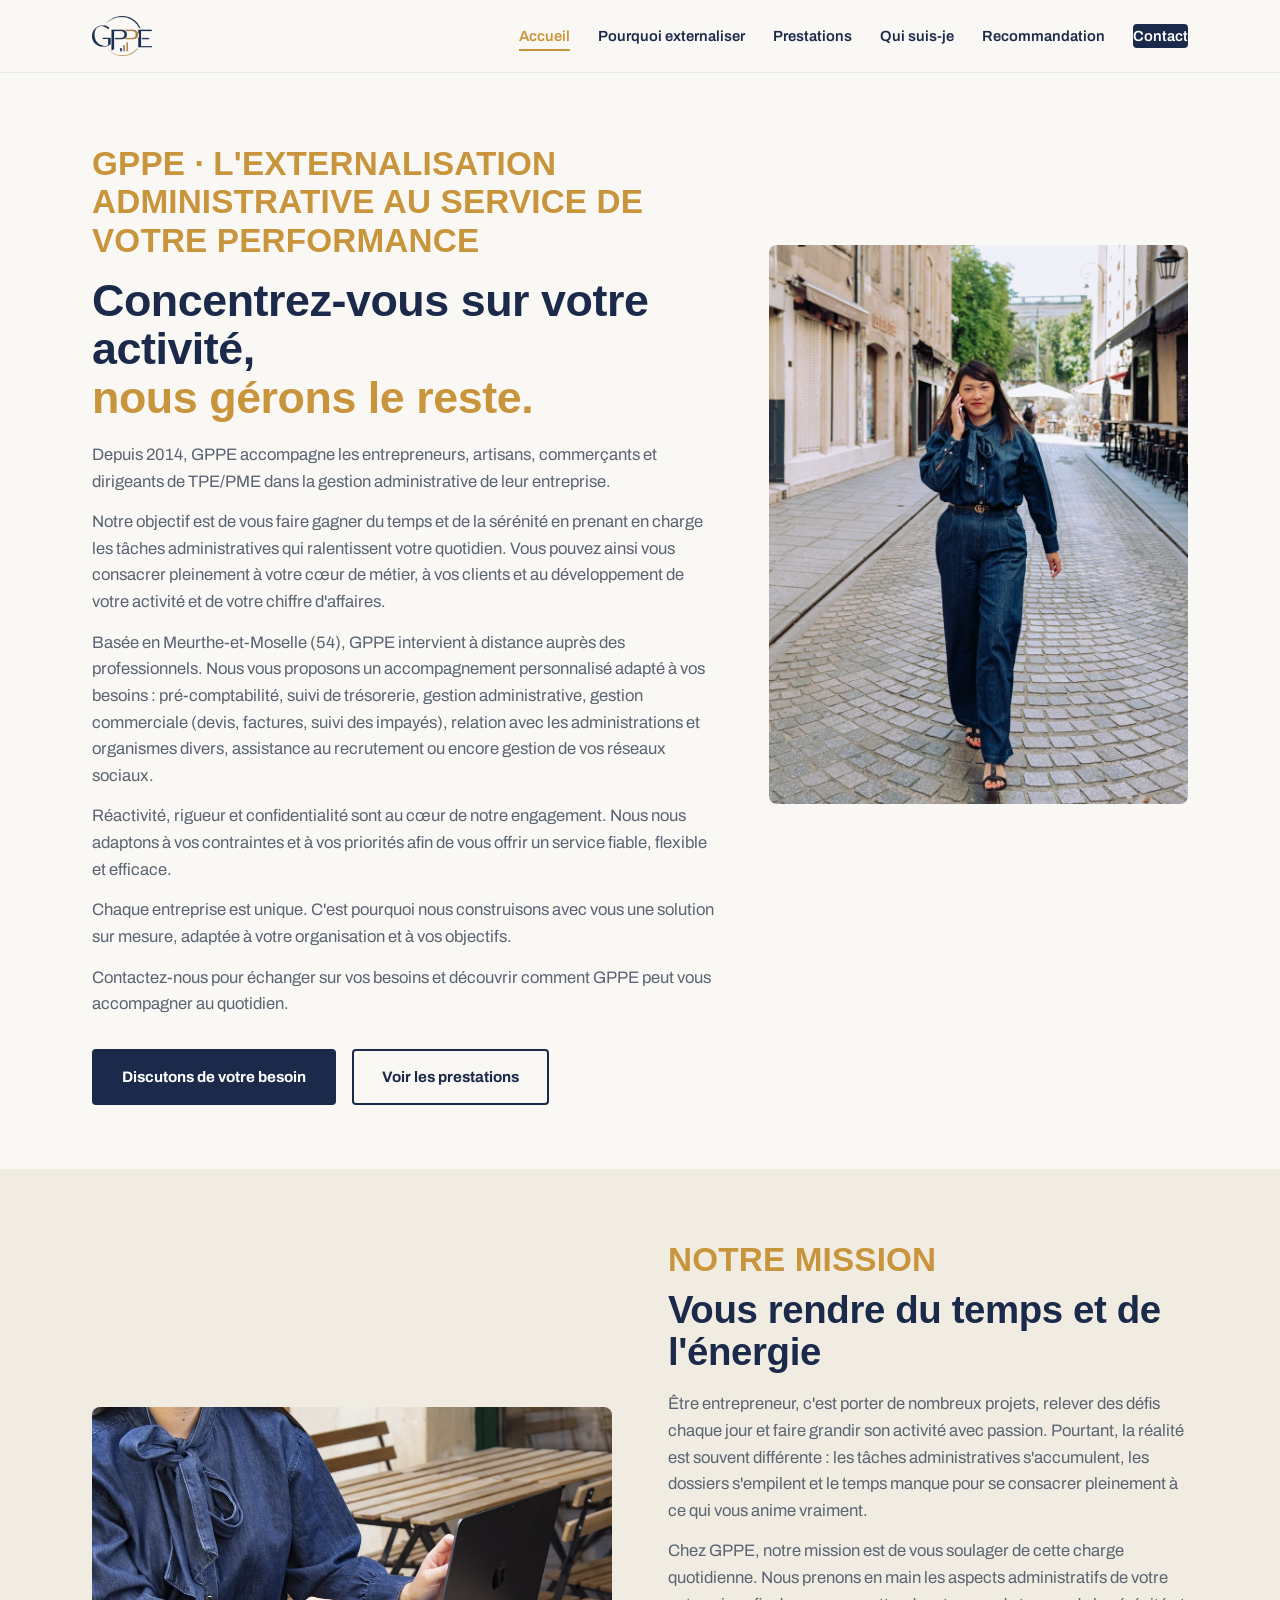
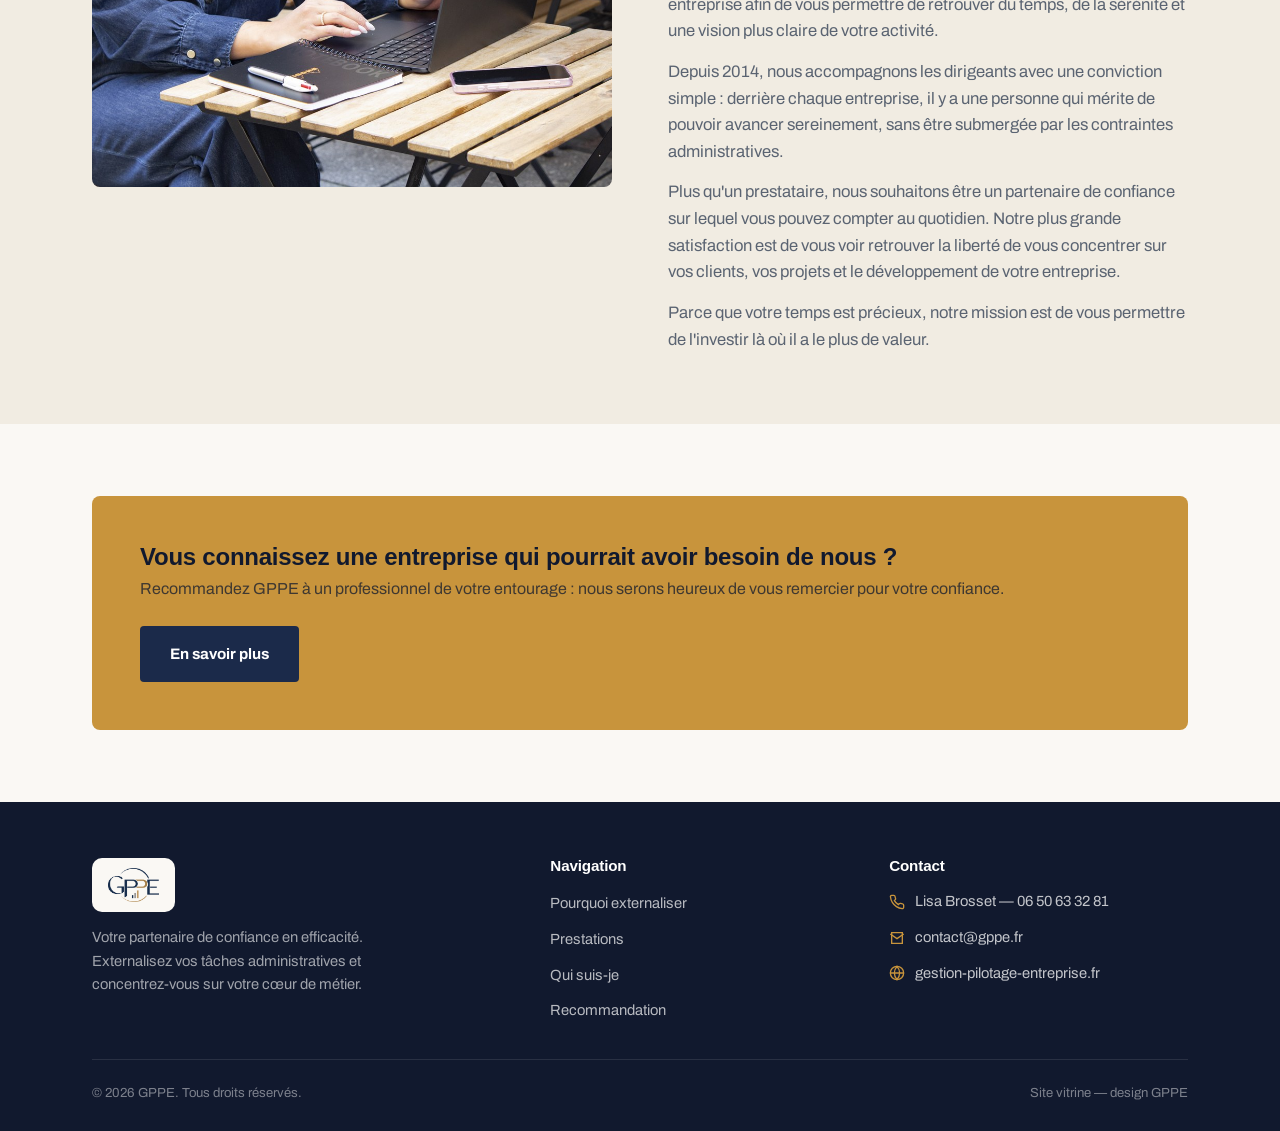
==== commit 2cb8ba0a: "wrong site" ====
--- a/index.html
+++ b/index.html
@@ -113,7 +113,7 @@
         <ul class="footer-contact">
           <li><svg viewBox="0 0 24 24" fill="none" stroke="currentColor" stroke-width="2"><path d="M22 16.92v3a2 2 0 01-2.18 2 19.79 19.79 0 01-8.63-3.07 19.5 19.5 0 01-6-6 19.79 19.79 0 01-3.07-8.67A2 2 0 014.11 2h3a2 2 0 012 1.72c.127.96.361 1.903.7 2.81a2 2 0 01-.45 2.11L8.09 9.91a16 16 0 006 6l1.27-1.27a2 2 0 012.11-.45c.907.339 1.85.573 2.81.7A2 2 0 0122 16.92z"/></svg>Lisa Brosset — 06 50 63 32 81</li>
           <li><svg viewBox="0 0 24 24" fill="none" stroke="currentColor" stroke-width="2"><path d="M4 4h16v16H4z"/><path d="M22 6l-10 7L2 6"/></svg>contact@gppe.fr</li>
-          <li><svg viewBox="0 0 24 24" fill="none" stroke="currentColor" stroke-width="2"><circle cx="12" cy="12" r="10"/><path d="M2 12h20M12 2a15.3 15.3 0 014 10 15.3 15.3 0 01-4 10 15.3 15.3 0 01-4-10 15.3 15.3 0 014-10z"/></svg>www.gppe-entreprises.com</li>
+          <li><svg viewBox="0 0 24 24" fill="none" stroke="currentColor" stroke-width="2"><circle cx="12" cy="12" r="10"/><path d="M2 12h20M12 2a15.3 15.3 0 014 10 15.3 15.3 0 01-4 10 15.3 15.3 0 01-4-10 15.3 15.3 0 014-10z"/></svg>gestion-pilotage-entreprise.fr</li>
         </ul>
       </div>
     </div>
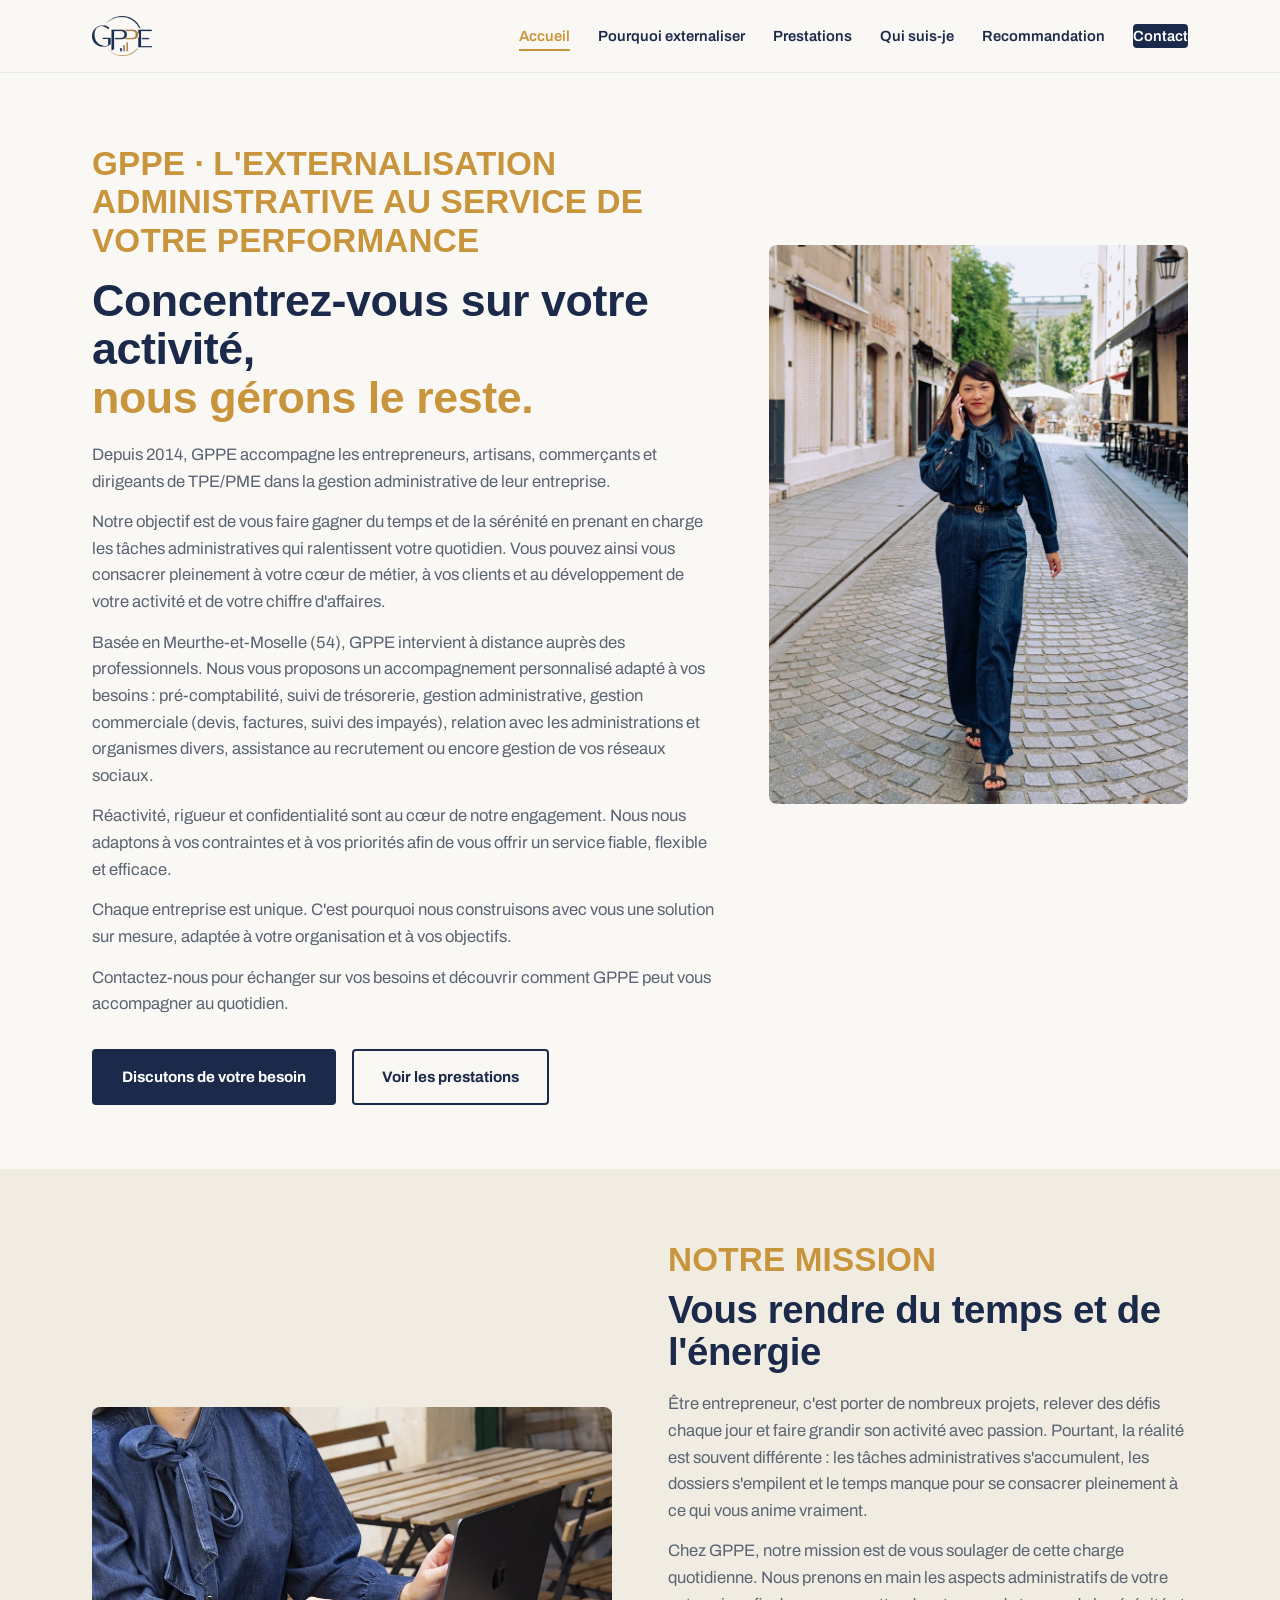
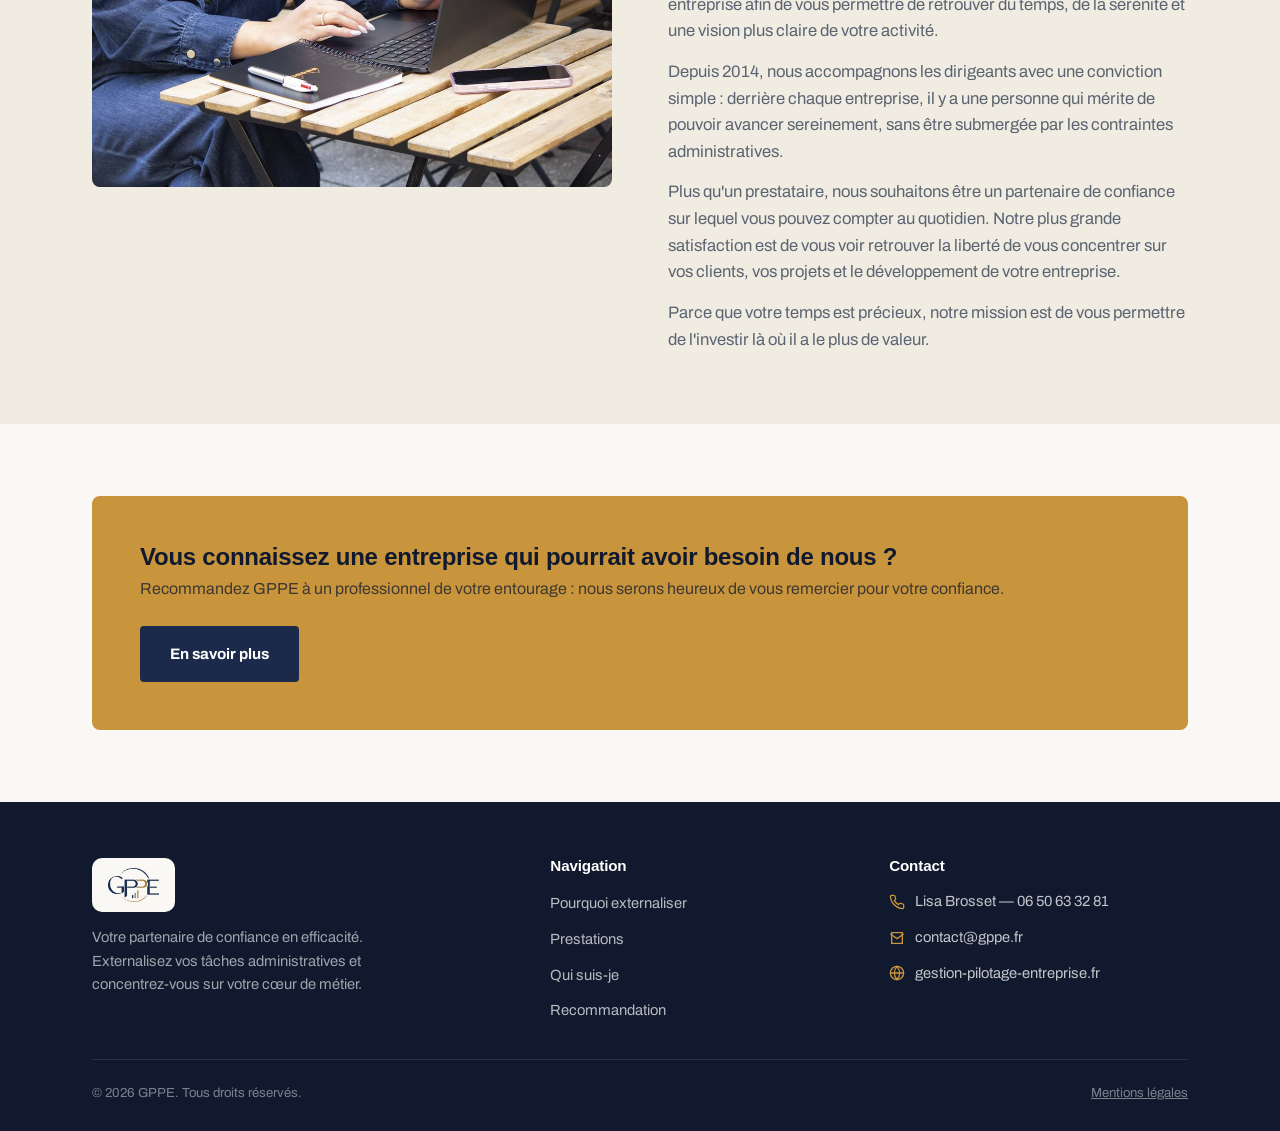
==== commit d58da9fc: "add legal mention" ====
--- a/index.html
+++ b/index.html
@@ -119,7 +119,7 @@
     </div>
     <div class="footer-bottom">
       <span>© 2026 GPPE. Tous droits réservés.</span>
-      <span>Site vitrine — design GPPE</span>
+      <span><a href="mentions-legales.html" style="color:inherit; text-decoration:underline;">Mentions légales</a></span>
     </div>
   </div>
 </footer>
--- a/css/style.css
+++ b/css/style.css
@@ -806,6 +806,37 @@
 }
 
 /* ===========================================
+   Legal page blocks (mentions légales)
+=========================================== */
+.legal-block{
+  display:flex;
+  gap: 22px;
+  align-items:flex-start;
+  padding: 34px 0;
+}
+.legal-num{
+  flex-shrink:0;
+  width: 38px;
+  height: 38px;
+  border-radius:50%;
+  border: 1.5px solid var(--gold);
+  color: var(--navy);
+  font-family: var(--font-serif, inherit);
+  font-weight:700;
+  font-size:1rem;
+  display:flex;
+  align-items:center;
+  justify-content:center;
+}
+.legal-block h2{ font-size:1.15rem; color: var(--navy); margin-bottom:10px; }
+.legal-block p, .legal-block li{ font-size:0.96rem; color: var(--slate); }
+
+@media (max-width: 560px){
+  .legal-block{ gap:14px; }
+  .legal-num{ width:32px; height:32px; font-size:0.9rem; }
+}
+
+/* ===========================================
    Service blocks (prestations detail)
 =========================================== */
 .service-block{
